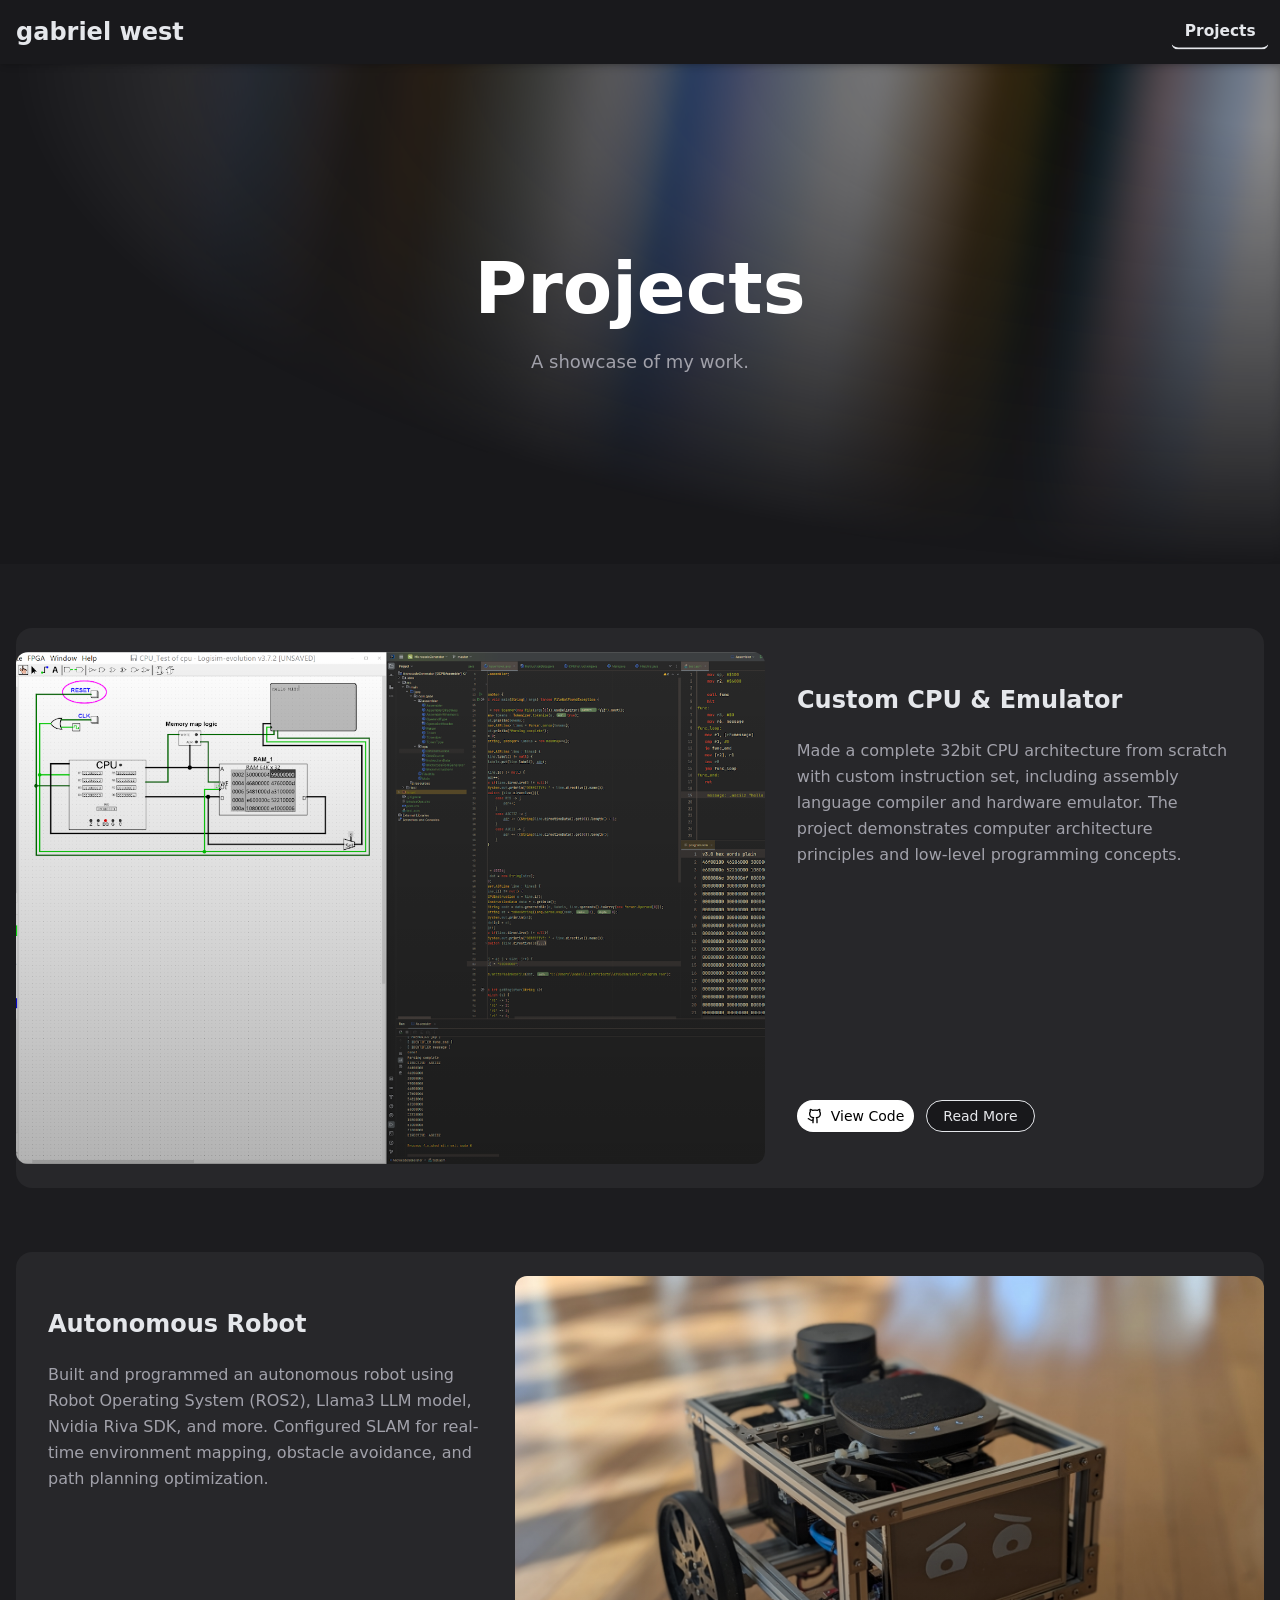
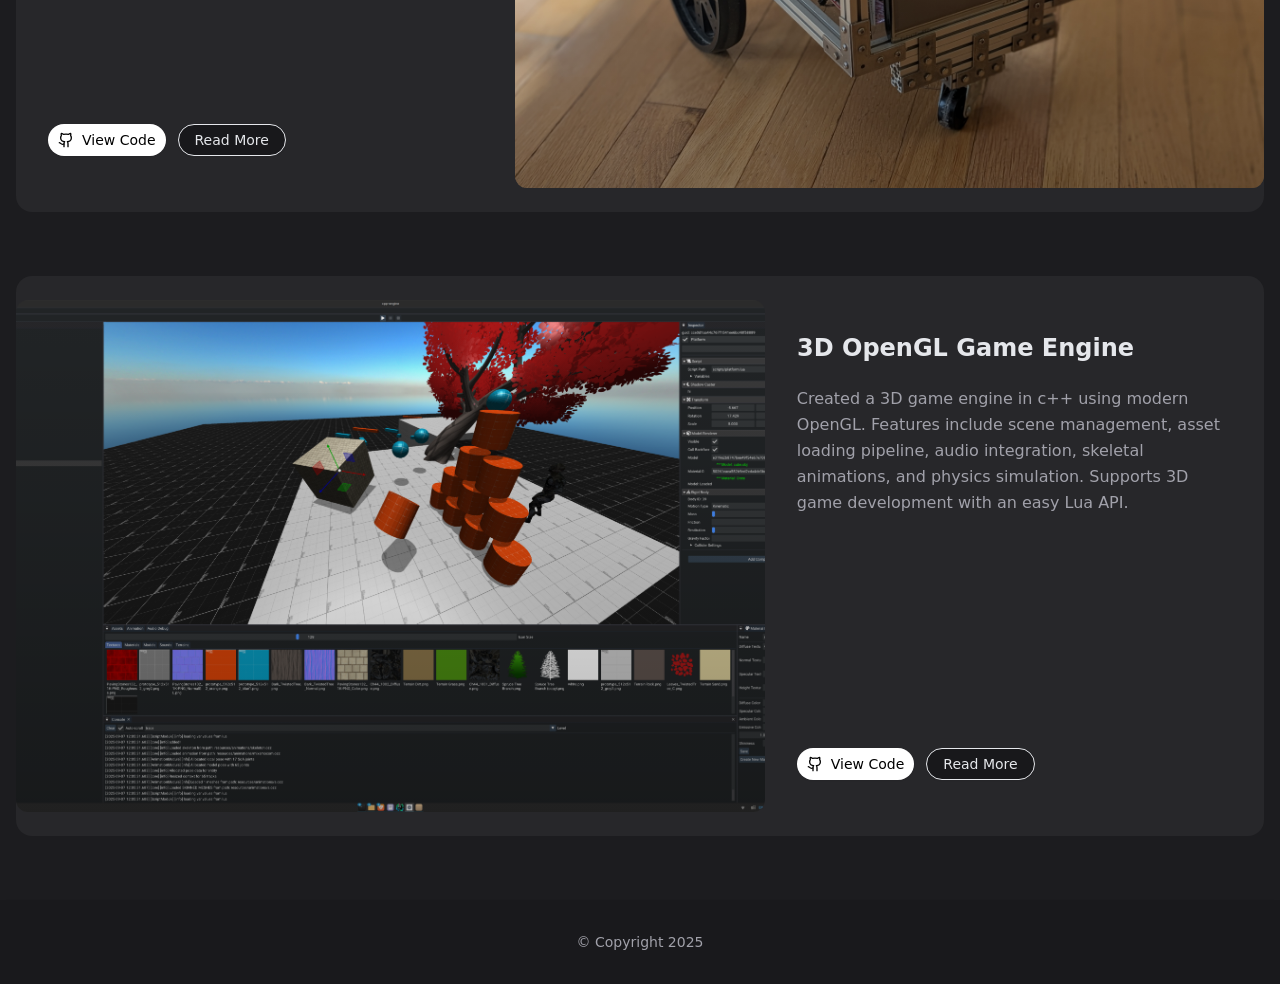
==== index.html @ ba7f547e "minimize videos, update articles" ====
<!doctype html>
<html lang="en">
  <head>
    <meta charset="UTF-8" />
        <link rel="icon" type="image/png" href="/assets/favicon-ubXBm-Vr.png" />
    <meta name="viewport" content="width=device-width, initial-scale=1.0" />
    <title>Gabriel West | Projects</title>
    <script type="module" crossorigin src="/assets/index-ZsQsTJCH.js"></script>
    <link rel="stylesheet" crossorigin href="/assets/index-DY3rKM0G.css">
  </head>
  <body>
    <div id="root"></div>
  </body>
</html>
---- assets/index-DY3rKM0G.css ----
/*! tailwindcss v4.1.13 | MIT License | https://tailwindcss.com */@layer properties{@supports (((-webkit-hyphens:none)) and (not (margin-trim:inline))) or ((-moz-orient:inline) and (not (color:rgb(from red r g b)))){*,:before,:after,::backdrop{--tw-scale-x:1;--tw-scale-y:1;--tw-scale-z:1;--tw-rotate-x:initial;--tw-rotate-y:initial;--tw-rotate-z:initial;--tw-skew-x:initial;--tw-skew-y:initial;--tw-pan-x:initial;--tw-pan-y:initial;--tw-pinch-zoom:initial;--tw-space-y-reverse:0;--tw-space-x-reverse:0;--tw-divide-x-reverse:0;--tw-border-style:solid;--tw-divide-y-reverse:0;--tw-gradient-position:initial;--tw-gradient-from:#0000;--tw-gradient-via:#0000;--tw-gradient-to:#0000;--tw-gradient-stops:initial;--tw-gradient-via-stops:initial;--tw-gradient-from-position:0%;--tw-gradient-via-position:50%;--tw-gradient-to-position:100%;--tw-leading:initial;--tw-font-weight:initial;--tw-ordinal:initial;--tw-slashed-zero:initial;--tw-numeric-figure:initial;--tw-numeric-spacing:initial;--tw-numeric-fraction:initial;--tw-shadow:0 0 #0000;--tw-shadow-color:initial;--tw-shadow-alpha:100%;--tw-inset-shadow:0 0 #0000;--tw-inset-shadow-color:initial;--tw-inset-shadow-alpha:100%;--tw-ring-color:initial;--tw-ring-shadow:0 0 #0000;--tw-inset-ring-color:initial;--tw-inset-ring-shadow:0 0 #0000;--tw-ring-inset:initial;--tw-ring-offset-width:0px;--tw-ring-offset-color:#fff;--tw-ring-offset-shadow:0 0 #0000;--tw-outline-style:solid;--tw-blur:initial;--tw-brightness:initial;--tw-contrast:initial;--tw-grayscale:initial;--tw-hue-rotate:initial;--tw-invert:initial;--tw-opacity:initial;--tw-saturate:initial;--tw-sepia:initial;--tw-drop-shadow:initial;--tw-drop-shadow-color:initial;--tw-drop-shadow-alpha:100%;--tw-drop-shadow-size:initial;--tw-backdrop-blur:initial;--tw-backdrop-brightness:initial;--tw-backdrop-contrast:initial;--tw-backdrop-grayscale:initial;--tw-backdrop-hue-rotate:initial;--tw-backdrop-invert:initial;--tw-backdrop-opacity:initial;--tw-backdrop-saturate:initial;--tw-backdrop-sepia:initial;--tw-duration:initial;--tw-content:"";--tw-animation-delay:0s;--tw-animation-direction:normal;--tw-animation-duration:initial;--tw-animation-fill-mode:none;--tw-animation-iteration-count:1;--tw-enter-blur:0;--tw-enter-opacity:1;--tw-enter-rotate:0;--tw-enter-scale:1;--tw-enter-translate-x:0;--tw-enter-translate-y:0;--tw-exit-blur:0;--tw-exit-opacity:1;--tw-exit-rotate:0;--tw-exit-scale:1;--tw-exit-translate-x:0;--tw-exit-translate-y:0}}}@layer theme{:root,:host{--font-sans:ui-sans-serif,system-ui,sans-serif,"Apple Color Emoji","Segoe UI Emoji","Segoe UI Symbol","Noto Color Emoji";--font-mono:ui-monospace,SFMono-Regular,Menlo,Monaco,Consolas,"Liberation Mono","Courier New",monospace;--color-red-200:oklch(88.5% .062 18.334);--color-yellow-200:oklch(94.5% .129 101.54);--color-green-200:oklch(92.5% .084 155.995);--color-blue-200:oklch(88.2% .059 254.128);--color-blue-500:oklch(62.3% .214 259.815);--color-purple-200:oklch(90.2% .063 306.703);--color-pink-200:oklch(89.9% .061 343.231);--color-slate-950:oklch(12.9% .042 264.695);--color-gray-100:oklch(96.7% .003 264.542);--color-gray-200:oklch(92.8% .006 264.531);--color-gray-600:oklch(44.6% .03 256.802);--color-gray-700:oklch(37.3% .034 259.733);--color-gray-800:oklch(27.8% .033 256.848);--color-zinc-50:oklch(98.5% 0 0);--color-zinc-900:oklch(21% .006 285.885);--color-black:#000;--color-white:#fff;--spacing:.25rem;--container-2xl:42rem;--container-4xl:56rem;--text-sm:.875rem;--text-sm--line-height:calc(1.25/.875);--text-base:1rem;--text-base--line-height: 1.5 ;--text-lg:1.125rem;--text-lg--line-height:calc(1.75/1.125);--text-xl:1.25rem;--text-xl--line-height:calc(1.75/1.25);--text-2xl:1.5rem;--text-2xl--line-height:calc(2/1.5);--text-3xl:1.875rem;--text-3xl--line-height: 1.2 ;--text-7xl:4.5rem;--text-7xl--line-height:1;--font-weight-normal:400;--font-weight-medium:500;--font-weight-semibold:600;--font-weight-bold:700;--leading-relaxed:1.625;--radius-md:.375rem;--radius-xl:.75rem;--radius-2xl:1rem;--blur-md:12px;--default-transition-duration:.15s;--default-transition-timing-function:cubic-bezier(.4,0,.2,1);--default-font-family:var(--font-sans);--default-mono-font-family:var(--font-mono)}}@layer base{*,:after,:before,::backdrop{box-sizing:border-box;border:0 solid;margin:0;padding:0}::file-selector-button{box-sizing:border-box;border:0 solid;margin:0;padding:0}html,:host{-webkit-text-size-adjust:100%;tab-size:4;line-height:1.5;font-family:var(--default-font-family,ui-sans-serif,system-ui,sans-serif,"Apple Color Emoji","Segoe UI Emoji","Segoe UI Symbol","Noto Color Emoji");font-feature-settings:var(--default-font-feature-settings,normal);font-variation-settings:var(--default-font-variation-settings,normal);-webkit-tap-highlight-color:transparent}hr{height:0;color:inherit;border-top-width:1px}abbr:where([title]){-webkit-text-decoration:underline dotted;text-decoration:underline dotted}h1,h2,h3,h4,h5,h6{font-size:inherit;font-weight:inherit}a{color:inherit;-webkit-text-decoration:inherit;text-decoration:inherit}b,strong{font-weight:bolder}code,kbd,samp,pre{font-family:var(--default-mono-font-family,ui-monospace,SFMono-Regular,Menlo,Monaco,Consolas,"Liberation Mono","Courier New",monospace);font-feature-settings:var(--default-mono-font-feature-settings,normal);font-variation-settings:var(--default-mono-font-variation-settings,normal);font-size:1em}small{font-size:80%}sub,sup{vertical-align:baseline;font-size:75%;line-height:0;position:relative}sub{bottom:-.25em}sup{top:-.5em}table{text-indent:0;border-color:inherit;border-collapse:collapse}:-moz-focusring{outline:auto}progress{vertical-align:baseline}summary{display:list-item}ol,ul,menu{list-style:none}img,svg,video,canvas,audio,iframe,embed,object{vertical-align:middle;display:block}img,video{max-width:100%;height:auto}button,input,select,optgroup,textarea{font:inherit;font-feature-settings:inherit;font-variation-settings:inherit;letter-spacing:inherit;color:inherit;opacity:1;background-color:#0000;border-radius:0}::file-selector-button{font:inherit;font-feature-settings:inherit;font-variation-settings:inherit;letter-spacing:inherit;color:inherit;opacity:1;background-color:#0000;border-radius:0}:where(select:is([multiple],[size])) optgroup{font-weight:bolder}:where(select:is([multiple],[size])) optgroup option{padding-inline-start:20px}::file-selector-button{margin-inline-end:4px}::placeholder{opacity:1}@supports (not ((-webkit-appearance:-apple-pay-button))) or (contain-intrinsic-size:1px){::placeholder{color:currentColor}@supports (color:color-mix(in lab,red,red)){::placeholder{color:color-mix(in oklab,currentcolor 50%,transparent)}}}textarea{resize:vertical}::-webkit-search-decoration{-webkit-appearance:none}::-webkit-date-and-time-value{min-height:1lh;text-align:inherit}::-webkit-datetime-edit{display:inline-flex}::-webkit-datetime-edit-fields-wrapper{padding:0}::-webkit-datetime-edit{padding-block:0}::-webkit-datetime-edit-year-field{padding-block:0}::-webkit-datetime-edit-month-field{padding-block:0}::-webkit-datetime-edit-day-field{padding-block:0}::-webkit-datetime-edit-hour-field{padding-block:0}::-webkit-datetime-edit-minute-field{padding-block:0}::-webkit-datetime-edit-second-field{padding-block:0}::-webkit-datetime-edit-millisecond-field{padding-block:0}::-webkit-datetime-edit-meridiem-field{padding-block:0}::-webkit-calendar-picker-indicator{line-height:1}:-moz-ui-invalid{box-shadow:none}button,input:where([type=button],[type=reset],[type=submit]){appearance:button}::file-selector-button{appearance:button}::-webkit-inner-spin-button{height:auto}::-webkit-outer-spin-button{height:auto}[hidden]:where(:not([hidden=until-found])){display:none!important}}@layer components;@layer utilities{.\@container\/card-header{container:card-header/inline-size}.pointer-events-none{pointer-events:none}.collapse{visibility:collapse}.invisible{visibility:hidden}.visible{visibility:visible}.sr-only{clip-path:inset(50%);white-space:nowrap;border-width:0;width:1px;height:1px;margin:-1px;padding:0;position:absolute;overflow:hidden}.not-sr-only{clip-path:none;white-space:normal;width:auto;height:auto;margin:0;padding:0;position:static;overflow:visible}.absolute{position:absolute}.fixed{position:fixed}.relative{position:relative}.static{position:static}.sticky{position:sticky}.-inset-\[10px\]{inset:-10px}.inset-0{inset:calc(var(--spacing)*0)}.top-0{top:calc(var(--spacing)*0)}.top-2{top:calc(var(--spacing)*2)}.top-4{top:calc(var(--spacing)*4)}.right-2{right:calc(var(--spacing)*2)}.left-4{left:calc(var(--spacing)*4)}.isolate{isolation:isolate}.isolation-auto{isolation:auto}.z-0{z-index:0}.z-10{z-index:10}.z-50{z-index:50}.col-start-2{grid-column-start:2}.row-span-2{grid-row:span 2/span 2}.row-start-1{grid-row-start:1}.container{width:100%}@media (min-width:40rem){.container{max-width:40rem}}@media (min-width:48rem){.container{max-width:48rem}}@media (min-width:64rem){.container{max-width:64rem}}@media (min-width:80rem){.container{max-width:80rem}}@media (min-width:96rem){.container{max-width:96rem}}.mx-auto{margin-inline:auto}.my-4{margin-block:calc(var(--spacing)*4)}.mt-4{margin-top:calc(var(--spacing)*4)}.mt-6{margin-top:calc(var(--spacing)*6)}.mt-8{margin-top:calc(var(--spacing)*8)}.mt-16{margin-top:calc(var(--spacing)*16)}.mb-2{margin-bottom:calc(var(--spacing)*2)}.mb-4{margin-bottom:calc(var(--spacing)*4)}.ml-0{margin-left:calc(var(--spacing)*0)}.block{display:block}.contents{display:contents}.flex{display:flex}.flow-root{display:flow-root}.grid{display:grid}.hidden{display:none}.inline{display:inline}.inline-block{display:inline-block}.inline-flex{display:inline-flex}.inline-grid{display:inline-grid}.inline-table{display:inline-table}.list-item{display:list-item}.table{display:table}.table-caption{display:table-caption}.table-cell{display:table-cell}.table-column{display:table-column}.table-column-group{display:table-column-group}.table-footer-group{display:table-footer-group}.table-header-group{display:table-header-group}.table-row{display:table-row}.table-row-group{display:table-row-group}.size-3\.5{width:calc(var(--spacing)*3.5);height:calc(var(--spacing)*3.5)}.size-4{width:calc(var(--spacing)*4);height:calc(var(--spacing)*4)}.size-9{width:calc(var(--spacing)*9);height:calc(var(--spacing)*9)}.h-4{height:calc(var(--spacing)*4)}.h-5{height:calc(var(--spacing)*5)}.h-8{height:calc(var(--spacing)*8)}.h-9{height:calc(var(--spacing)*9)}.h-10{height:calc(var(--spacing)*10)}.h-16{height:calc(var(--spacing)*16)}.h-64{height:calc(var(--spacing)*64)}.h-\[100vh\]{height:100vh}.h-full{height:100%}.max-h-\[500px\]{max-height:500px}.max-h-full{max-height:100%}.min-h-screen{min-height:100vh}.w-4{width:calc(var(--spacing)*4)}.w-5{width:calc(var(--spacing)*5)}.w-full{width:100%}.max-w-2xl{max-width:var(--container-2xl)}.max-w-full{max-width:100%}.min-w-0{min-width:calc(var(--spacing)*0)}.min-w-full{min-width:100%}.shrink{flex-shrink:1}.shrink-0{flex-shrink:0}.grow{flex-grow:1}.border-collapse{border-collapse:collapse}.translate-none{translate:none}.scale-100{--tw-scale-x:100%;--tw-scale-y:100%;--tw-scale-z:100%;scale:var(--tw-scale-x)var(--tw-scale-y)}.scale-110{--tw-scale-x:110%;--tw-scale-y:110%;--tw-scale-z:110%;scale:var(--tw-scale-x)var(--tw-scale-y)}.scale-150{--tw-scale-x:150%;--tw-scale-y:150%;--tw-scale-z:150%;scale:var(--tw-scale-x)var(--tw-scale-y)}.scale-3d{scale:var(--tw-scale-x)var(--tw-scale-y)var(--tw-scale-z)}.transform{transform:var(--tw-rotate-x,)var(--tw-rotate-y,)var(--tw-rotate-z,)var(--tw-skew-x,)var(--tw-skew-y,)}.cursor-pointer{cursor:pointer}.cursor-zoom-in{cursor:zoom-in}.cursor-zoom-out{cursor:zoom-out}.touch-pinch-zoom{--tw-pinch-zoom:pinch-zoom;touch-action:var(--tw-pan-x,)var(--tw-pan-y,)var(--tw-pinch-zoom,)}.resize{resize:both}.list-inside{list-style-position:inside}.list-decimal{list-style-type:decimal}.list-disc{list-style-type:disc}.auto-rows-min{grid-auto-rows:min-content}.grid-rows-\[auto_auto\]{grid-template-rows:auto auto}.flex-col{flex-direction:column}.flex-wrap{flex-wrap:wrap}.items-center{align-items:center}.items-start{align-items:flex-start}.justify-between{justify-content:space-between}.justify-center{justify-content:center}.gap-1{gap:calc(var(--spacing)*1)}.gap-1\.5{gap:calc(var(--spacing)*1.5)}.gap-2{gap:calc(var(--spacing)*2)}.gap-3{gap:calc(var(--spacing)*3)}.gap-6{gap:calc(var(--spacing)*6)}:where(.space-y-1>:not(:last-child)){--tw-space-y-reverse:0;margin-block-start:calc(calc(var(--spacing)*1)*var(--tw-space-y-reverse));margin-block-end:calc(calc(var(--spacing)*1)*calc(1 - var(--tw-space-y-reverse)))}:where(.space-y-4>:not(:last-child)){--tw-space-y-reverse:0;margin-block-start:calc(calc(var(--spacing)*4)*var(--tw-space-y-reverse));margin-block-end:calc(calc(var(--spacing)*4)*calc(1 - var(--tw-space-y-reverse)))}:where(.space-y-6>:not(:last-child)){--tw-space-y-reverse:0;margin-block-start:calc(calc(var(--spacing)*6)*var(--tw-space-y-reverse));margin-block-end:calc(calc(var(--spacing)*6)*calc(1 - var(--tw-space-y-reverse)))}:where(.space-y-16>:not(:last-child)){--tw-space-y-reverse:0;margin-block-start:calc(calc(var(--spacing)*16)*var(--tw-space-y-reverse));margin-block-end:calc(calc(var(--spacing)*16)*calc(1 - var(--tw-space-y-reverse)))}:where(.space-y-reverse>:not(:last-child)){--tw-space-y-reverse:1}:where(.space-x-4>:not(:last-child)){--tw-space-x-reverse:0;margin-inline-start:calc(calc(var(--spacing)*4)*var(--tw-space-x-reverse));margin-inline-end:calc(calc(var(--spacing)*4)*calc(1 - var(--tw-space-x-reverse)))}:where(.space-x-reverse>:not(:last-child)){--tw-space-x-reverse:1}:where(.divide-x>:not(:last-child)){--tw-divide-x-reverse:0;border-inline-style:var(--tw-border-style);border-inline-start-width:calc(1px*var(--tw-divide-x-reverse));border-inline-end-width:calc(1px*calc(1 - var(--tw-divide-x-reverse)))}:where(.divide-y>:not(:last-child)){--tw-divide-y-reverse:0;border-bottom-style:var(--tw-border-style);border-top-style:var(--tw-border-style);border-top-width:calc(1px*var(--tw-divide-y-reverse));border-bottom-width:calc(1px*calc(1 - var(--tw-divide-y-reverse)))}:where(.divide-y-reverse>:not(:last-child)){--tw-divide-y-reverse:1}.self-start{align-self:flex-start}.justify-self-end{justify-self:flex-end}.truncate{text-overflow:ellipsis;white-space:nowrap;overflow:hidden}.overflow-auto{overflow:auto}.overflow-hidden{overflow:hidden}.overflow-x-auto{overflow-x:auto}.overflow-y-auto{overflow-y:auto}.rounded{border-radius:.25rem}.rounded-2xl{border-radius:var(--radius-2xl)}.rounded-\[4px\]{border-radius:4px}.rounded-full{border-radius:3.40282e38px}.rounded-md{border-radius:var(--radius-md)}.rounded-xl{border-radius:var(--radius-xl)}.rounded-s{border-start-start-radius:.25rem;border-end-start-radius:.25rem}.rounded-ss{border-start-start-radius:.25rem}.rounded-e{border-start-end-radius:.25rem;border-end-end-radius:.25rem}.rounded-se{border-start-end-radius:.25rem}.rounded-ee{border-end-end-radius:.25rem}.rounded-es{border-end-start-radius:.25rem}.rounded-t{border-top-left-radius:.25rem;border-top-right-radius:.25rem}.rounded-l{border-top-left-radius:.25rem;border-bottom-left-radius:.25rem}.rounded-tl{border-top-left-radius:.25rem}.rounded-r{border-top-right-radius:.25rem;border-bottom-right-radius:.25rem}.rounded-tr{border-top-right-radius:.25rem}.rounded-b{border-bottom-right-radius:.25rem;border-bottom-left-radius:.25rem}.rounded-br{border-bottom-right-radius:.25rem}.rounded-bl{border-bottom-left-radius:.25rem}.border{border-style:var(--tw-border-style);border-width:1px}.border-x{border-inline-style:var(--tw-border-style);border-inline-width:1px}.border-y{border-block-style:var(--tw-border-style);border-block-width:1px}.border-s{border-inline-start-style:var(--tw-border-style);border-inline-start-width:1px}.border-e{border-inline-end-style:var(--tw-border-style);border-inline-end-width:1px}.border-t{border-top-style:var(--tw-border-style);border-top-width:1px}.border-r{border-right-style:var(--tw-border-style);border-right-width:1px}.border-b{border-bottom-style:var(--tw-border-style);border-bottom-width:1px}.border-b-2{border-bottom-style:var(--tw-border-style);border-bottom-width:2px}.border-l{border-left-style:var(--tw-border-style);border-left-width:1px}.border-none{--tw-border-style:none;border-style:none}.border-transparent{border-color:#0000}.border-white{border-color:var(--color-white)}.bg-\[\#1c1c1f\]{background-color:#1c1c1f}.bg-\[\#19191c\]\/80{background-color:#19191ccc}.bg-black\/90{background-color:#000000e6}@supports (color:color-mix(in lab,red,red)){.bg-black\/90{background-color:color-mix(in oklab,var(--color-black)90%,transparent)}}.bg-blue-200{background-color:var(--color-blue-200)}.bg-gray-100{background-color:var(--color-gray-100)}.bg-gray-200{background-color:var(--color-gray-200)}.bg-gray-700{background-color:var(--color-gray-700)}.bg-gray-800{background-color:var(--color-gray-800)}.bg-green-200{background-color:var(--color-green-200)}.bg-pink-200{background-color:var(--color-pink-200)}.bg-purple-200{background-color:var(--color-purple-200)}.bg-red-200{background-color:var(--color-red-200)}.bg-transparent{background-color:#0000}.bg-white{background-color:var(--color-white)}.bg-yellow-200{background-color:var(--color-yellow-200)}.bg-zinc-50{background-color:var(--color-zinc-50)}.bg-gradient-to-t{--tw-gradient-position:to top in oklab;background-image:linear-gradient(var(--tw-gradient-stops))}.\[background-image\:var\(--white-gradient\)\,var\(--aurora\)\]{background-image:var(--white-gradient),var(--aurora)}.from-black\/30{--tw-gradient-from:#0000004d}@supports (color:color-mix(in lab,red,red)){.from-black\/30{--tw-gradient-from:color-mix(in oklab,var(--color-black)30%,transparent)}}.from-black\/30{--tw-gradient-stops:var(--tw-gradient-via-stops,var(--tw-gradient-position),var(--tw-gradient-from)var(--tw-gradient-from-position),var(--tw-gradient-to)var(--tw-gradient-to-position))}.to-transparent{--tw-gradient-to:transparent;--tw-gradient-stops:var(--tw-gradient-via-stops,var(--tw-gradient-position),var(--tw-gradient-from)var(--tw-gradient-from-position),var(--tw-gradient-to)var(--tw-gradient-to-position))}.\[mask-image\:radial-gradient\(ellipse_at_100\%_0\%\,black_10\%\,var\(--transparent\)_70\%\)\]{-webkit-mask-image:radial-gradient(ellipse at 100% 0%,black 10%,var(--transparent)70%);mask-image:radial-gradient(ellipse at 100% 0%,black 10%,var(--transparent)70%)}.\[background-size\:300\%\,_200\%\]{background-size:300%,200%}.\[background-position\:50\%_50\%\,50\%_50\%\]{background-position:50%,50%}.bg-repeat{background-repeat:repeat}.mask-no-clip{-webkit-mask-clip:no-clip;mask-clip:no-clip}.mask-repeat{-webkit-mask-repeat:repeat;mask-repeat:repeat}.object-cover{object-fit:cover}.p-0{padding:calc(var(--spacing)*0)}.p-2{padding:calc(var(--spacing)*2)}.p-4{padding:calc(var(--spacing)*4)}.p-6{padding:calc(var(--spacing)*6)}.p-8{padding:calc(var(--spacing)*8)}.px-2{padding-inline:calc(var(--spacing)*2)}.px-3{padding-inline:calc(var(--spacing)*3)}.px-4{padding-inline:calc(var(--spacing)*4)}.px-6{padding-inline:calc(var(--spacing)*6)}.py-1{padding-block:calc(var(--spacing)*1)}.py-2{padding-block:calc(var(--spacing)*2)}.py-6{padding-block:calc(var(--spacing)*6)}.py-8{padding-block:calc(var(--spacing)*8)}.py-16{padding-block:calc(var(--spacing)*16)}.pb-16{padding-bottom:calc(var(--spacing)*16)}.text-center{text-align:center}.text-2xl{font-size:var(--text-2xl);line-height:var(--tw-leading,var(--text-2xl--line-height))}.text-3xl{font-size:var(--text-3xl);line-height:var(--tw-leading,var(--text-3xl--line-height))}.text-base{font-size:var(--text-base);line-height:var(--tw-leading,var(--text-base--line-height))}.text-lg{font-size:var(--text-lg);line-height:var(--tw-leading,var(--text-lg--line-height))}.text-sm{font-size:var(--text-sm);line-height:var(--tw-leading,var(--text-sm--line-height))}.text-xl{font-size:var(--text-xl);line-height:var(--tw-leading,var(--text-xl--line-height))}.leading-none{--tw-leading:1;line-height:1}.leading-relaxed{--tw-leading:var(--leading-relaxed);line-height:var(--leading-relaxed)}.font-bold{--tw-font-weight:var(--font-weight-bold);font-weight:var(--font-weight-bold)}.font-medium{--tw-font-weight:var(--font-weight-medium);font-weight:var(--font-weight-medium)}.font-normal{--tw-font-weight:var(--font-weight-normal);font-weight:var(--font-weight-normal)}.font-semibold{--tw-font-weight:var(--font-weight-semibold);font-weight:var(--font-weight-semibold)}.text-wrap{text-wrap:wrap}.text-clip{text-overflow:clip}.text-ellipsis{text-overflow:ellipsis}.whitespace-nowrap{white-space:nowrap}.text-\[\#d4d4d4\]{color:#d4d4d4}.text-black{color:var(--color-black)}.text-blue-500{color:var(--color-blue-500)}.text-current{color:currentColor}.text-slate-950{color:var(--color-slate-950)}.text-white{color:var(--color-white)}.capitalize{text-transform:capitalize}.lowercase{text-transform:lowercase}.normal-case{text-transform:none}.uppercase{text-transform:uppercase}.italic{font-style:italic}.not-italic{font-style:normal}.diagonal-fractions{--tw-numeric-fraction:diagonal-fractions;font-variant-numeric:var(--tw-ordinal,)var(--tw-slashed-zero,)var(--tw-numeric-figure,)var(--tw-numeric-spacing,)var(--tw-numeric-fraction,)}.lining-nums{--tw-numeric-figure:lining-nums;font-variant-numeric:var(--tw-ordinal,)var(--tw-slashed-zero,)var(--tw-numeric-figure,)var(--tw-numeric-spacing,)var(--tw-numeric-fraction,)}.oldstyle-nums{--tw-numeric-figure:oldstyle-nums;font-variant-numeric:var(--tw-ordinal,)var(--tw-slashed-zero,)var(--tw-numeric-figure,)var(--tw-numeric-spacing,)var(--tw-numeric-fraction,)}.ordinal{--tw-ordinal:ordinal;font-variant-numeric:var(--tw-ordinal,)var(--tw-slashed-zero,)var(--tw-numeric-figure,)var(--tw-numeric-spacing,)var(--tw-numeric-fraction,)}.proportional-nums{--tw-numeric-spacing:proportional-nums;font-variant-numeric:var(--tw-ordinal,)var(--tw-slashed-zero,)var(--tw-numeric-figure,)var(--tw-numeric-spacing,)var(--tw-numeric-fraction,)}.slashed-zero{--tw-slashed-zero:slashed-zero;font-variant-numeric:var(--tw-ordinal,)var(--tw-slashed-zero,)var(--tw-numeric-figure,)var(--tw-numeric-spacing,)var(--tw-numeric-fraction,)}.stacked-fractions{--tw-numeric-fraction:stacked-fractions;font-variant-numeric:var(--tw-ordinal,)var(--tw-slashed-zero,)var(--tw-numeric-figure,)var(--tw-numeric-spacing,)var(--tw-numeric-fraction,)}.tabular-nums{--tw-numeric-spacing:tabular-nums;font-variant-numeric:var(--tw-ordinal,)var(--tw-slashed-zero,)var(--tw-numeric-figure,)var(--tw-numeric-spacing,)var(--tw-numeric-fraction,)}.normal-nums{font-variant-numeric:normal}.line-through{text-decoration-line:line-through}.no-underline{text-decoration-line:none}.overline{text-decoration-line:overline}.underline{text-decoration-line:underline}.underline-offset-4{text-underline-offset:4px}.antialiased{-webkit-font-smoothing:antialiased;-moz-osx-font-smoothing:grayscale}.subpixel-antialiased{-webkit-font-smoothing:auto;-moz-osx-font-smoothing:auto}.opacity-0{opacity:0}.opacity-50{opacity:.5}.opacity-100{opacity:1}.shadow{--tw-shadow:0 1px 3px 0 var(--tw-shadow-color,#0000001a),0 1px 2px -1px var(--tw-shadow-color,#0000001a);box-shadow:var(--tw-inset-shadow),var(--tw-inset-ring-shadow),var(--tw-ring-offset-shadow),var(--tw-ring-shadow),var(--tw-shadow)}.shadow-2xl{--tw-shadow:0 25px 50px -12px var(--tw-shadow-color,#00000040);box-shadow:var(--tw-inset-shadow),var(--tw-inset-ring-shadow),var(--tw-ring-offset-shadow),var(--tw-ring-shadow),var(--tw-shadow)}.shadow-md{--tw-shadow:0 4px 6px -1px var(--tw-shadow-color,#0000001a),0 2px 4px -2px var(--tw-shadow-color,#0000001a);box-shadow:var(--tw-inset-shadow),var(--tw-inset-ring-shadow),var(--tw-ring-offset-shadow),var(--tw-ring-shadow),var(--tw-shadow)}.shadow-sm{--tw-shadow:0 1px 3px 0 var(--tw-shadow-color,#0000001a),0 1px 2px -1px var(--tw-shadow-color,#0000001a);box-shadow:var(--tw-inset-shadow),var(--tw-inset-ring-shadow),var(--tw-ring-offset-shadow),var(--tw-ring-shadow),var(--tw-shadow)}.shadow-xs{--tw-shadow:0 1px 2px 0 var(--tw-shadow-color,#0000000d);box-shadow:var(--tw-inset-shadow),var(--tw-inset-ring-shadow),var(--tw-ring-offset-shadow),var(--tw-ring-shadow),var(--tw-shadow)}.inset-ring{--tw-inset-ring-shadow:inset 0 0 0 1px var(--tw-inset-ring-color,currentcolor);box-shadow:var(--tw-inset-shadow),var(--tw-inset-ring-shadow),var(--tw-ring-offset-shadow),var(--tw-ring-shadow),var(--tw-shadow)}.outline{outline-style:var(--tw-outline-style);outline-width:1px}.blur{--tw-blur:blur(8px);filter:var(--tw-blur,)var(--tw-brightness,)var(--tw-contrast,)var(--tw-grayscale,)var(--tw-hue-rotate,)var(--tw-invert,)var(--tw-saturate,)var(--tw-sepia,)var(--tw-drop-shadow,)}.blur-\[10px\]{--tw-blur:blur(10px);filter:var(--tw-blur,)var(--tw-brightness,)var(--tw-contrast,)var(--tw-grayscale,)var(--tw-hue-rotate,)var(--tw-invert,)var(--tw-saturate,)var(--tw-sepia,)var(--tw-drop-shadow,)}.drop-shadow{--tw-drop-shadow-size:drop-shadow(0 1px 2px var(--tw-drop-shadow-color,#0000001a))drop-shadow(0 1px 1px var(--tw-drop-shadow-color,#0000000f));--tw-drop-shadow:drop-shadow(0 1px 2px #0000001a)drop-shadow(0 1px 1px #0000000f);filter:var(--tw-blur,)var(--tw-brightness,)var(--tw-contrast,)var(--tw-grayscale,)var(--tw-hue-rotate,)var(--tw-invert,)var(--tw-saturate,)var(--tw-sepia,)var(--tw-drop-shadow,)}.invert{--tw-invert:invert(100%);filter:var(--tw-blur,)var(--tw-brightness,)var(--tw-contrast,)var(--tw-grayscale,)var(--tw-hue-rotate,)var(--tw-invert,)var(--tw-saturate,)var(--tw-sepia,)var(--tw-drop-shadow,)}.filter{filter:var(--tw-blur,)var(--tw-brightness,)var(--tw-contrast,)var(--tw-grayscale,)var(--tw-hue-rotate,)var(--tw-invert,)var(--tw-saturate,)var(--tw-sepia,)var(--tw-drop-shadow,)}.filter\!{filter:var(--tw-blur,)var(--tw-brightness,)var(--tw-contrast,)var(--tw-grayscale,)var(--tw-hue-rotate,)var(--tw-invert,)var(--tw-saturate,)var(--tw-sepia,)var(--tw-drop-shadow,)!important}.backdrop-blur{--tw-backdrop-blur:blur(8px);-webkit-backdrop-filter:var(--tw-backdrop-blur,)var(--tw-backdrop-brightness,)var(--tw-backdrop-contrast,)var(--tw-backdrop-grayscale,)var(--tw-backdrop-hue-rotate,)var(--tw-backdrop-invert,)var(--tw-backdrop-opacity,)var(--tw-backdrop-saturate,)var(--tw-backdrop-sepia,);backdrop-filter:var(--tw-backdrop-blur,)var(--tw-backdrop-brightness,)var(--tw-backdrop-contrast,)var(--tw-backdrop-grayscale,)var(--tw-backdrop-hue-rotate,)var(--tw-backdrop-invert,)var(--tw-backdrop-opacity,)var(--tw-backdrop-saturate,)var(--tw-backdrop-sepia,)}.backdrop-blur-md{--tw-backdrop-blur:blur(var(--blur-md));-webkit-backdrop-filter:var(--tw-backdrop-blur,)var(--tw-backdrop-brightness,)var(--tw-backdrop-contrast,)var(--tw-backdrop-grayscale,)var(--tw-backdrop-hue-rotate,)var(--tw-backdrop-invert,)var(--tw-backdrop-opacity,)var(--tw-backdrop-saturate,)var(--tw-backdrop-sepia,);backdrop-filter:var(--tw-backdrop-blur,)var(--tw-backdrop-brightness,)var(--tw-backdrop-contrast,)var(--tw-backdrop-grayscale,)var(--tw-backdrop-hue-rotate,)var(--tw-backdrop-invert,)var(--tw-backdrop-opacity,)var(--tw-backdrop-saturate,)var(--tw-backdrop-sepia,)}.backdrop-grayscale{--tw-backdrop-grayscale:grayscale(100%);-webkit-backdrop-filter:var(--tw-backdrop-blur,)var(--tw-backdrop-brightness,)var(--tw-backdrop-contrast,)var(--tw-backdrop-grayscale,)var(--tw-backdrop-hue-rotate,)var(--tw-backdrop-invert,)var(--tw-backdrop-opacity,)var(--tw-backdrop-saturate,)var(--tw-backdrop-sepia,);backdrop-filter:var(--tw-backdrop-blur,)var(--tw-backdrop-brightness,)var(--tw-backdrop-contrast,)var(--tw-backdrop-grayscale,)var(--tw-backdrop-hue-rotate,)var(--tw-backdrop-invert,)var(--tw-backdrop-opacity,)var(--tw-backdrop-saturate,)var(--tw-backdrop-sepia,)}.backdrop-invert{--tw-backdrop-invert:invert(100%);-webkit-backdrop-filter:var(--tw-backdrop-blur,)var(--tw-backdrop-brightness,)var(--tw-backdrop-contrast,)var(--tw-backdrop-grayscale,)var(--tw-backdrop-hue-rotate,)var(--tw-backdrop-invert,)var(--tw-backdrop-opacity,)var(--tw-backdrop-saturate,)var(--tw-backdrop-sepia,);backdrop-filter:var(--tw-backdrop-blur,)var(--tw-backdrop-brightness,)var(--tw-backdrop-contrast,)var(--tw-backdrop-grayscale,)var(--tw-backdrop-hue-rotate,)var(--tw-backdrop-invert,)var(--tw-backdrop-opacity,)var(--tw-backdrop-saturate,)var(--tw-backdrop-sepia,)}.backdrop-sepia{--tw-backdrop-sepia:sepia(100%);-webkit-backdrop-filter:var(--tw-backdrop-blur,)var(--tw-backdrop-brightness,)var(--tw-backdrop-contrast,)var(--tw-backdrop-grayscale,)var(--tw-backdrop-hue-rotate,)var(--tw-backdrop-invert,)var(--tw-backdrop-opacity,)var(--tw-backdrop-saturate,)var(--tw-backdrop-sepia,);backdrop-filter:var(--tw-backdrop-blur,)var(--tw-backdrop-brightness,)var(--tw-backdrop-contrast,)var(--tw-backdrop-grayscale,)var(--tw-backdrop-hue-rotate,)var(--tw-backdrop-invert,)var(--tw-backdrop-opacity,)var(--tw-backdrop-saturate,)var(--tw-backdrop-sepia,)}.backdrop-filter{-webkit-backdrop-filter:var(--tw-backdrop-blur,)var(--tw-backdrop-brightness,)var(--tw-backdrop-contrast,)var(--tw-backdrop-grayscale,)var(--tw-backdrop-hue-rotate,)var(--tw-backdrop-invert,)var(--tw-backdrop-opacity,)var(--tw-backdrop-saturate,)var(--tw-backdrop-sepia,);backdrop-filter:var(--tw-backdrop-blur,)var(--tw-backdrop-brightness,)var(--tw-backdrop-contrast,)var(--tw-backdrop-grayscale,)var(--tw-backdrop-hue-rotate,)var(--tw-backdrop-invert,)var(--tw-backdrop-opacity,)var(--tw-backdrop-saturate,)var(--tw-backdrop-sepia,)}.transition{transition-property:color,background-color,border-color,outline-color,text-decoration-color,fill,stroke,--tw-gradient-from,--tw-gradient-via,--tw-gradient-to,opacity,box-shadow,transform,translate,scale,rotate,filter,-webkit-backdrop-filter,backdrop-filter,display,content-visibility,overlay,pointer-events;transition-timing-function:var(--tw-ease,var(--default-transition-timing-function));transition-duration:var(--tw-duration,var(--default-transition-duration))}.transition-\[color\,box-shadow\]{transition-property:color,box-shadow;transition-timing-function:var(--tw-ease,var(--default-transition-timing-function));transition-duration:var(--tw-duration,var(--default-transition-duration))}.transition-all{transition-property:all;transition-timing-function:var(--tw-ease,var(--default-transition-timing-function));transition-duration:var(--tw-duration,var(--default-transition-duration))}.transition-opacity{transition-property:opacity;transition-timing-function:var(--tw-ease,var(--default-transition-timing-function));transition-duration:var(--tw-duration,var(--default-transition-duration))}.transition-shadow{transition-property:box-shadow;transition-timing-function:var(--tw-ease,var(--default-transition-timing-function));transition-duration:var(--tw-duration,var(--default-transition-duration))}.transition-transform{transition-property:transform,translate,scale,rotate;transition-timing-function:var(--tw-ease,var(--default-transition-timing-function));transition-duration:var(--tw-duration,var(--default-transition-duration))}.transition-none{transition-property:none}.duration-200{--tw-duration:.2s;transition-duration:.2s}.duration-300{--tw-duration:.3s;transition-duration:.3s}.duration-500{--tw-duration:.5s;transition-duration:.5s}.will-change-transform{will-change:transform}.outline-none{--tw-outline-style:none;outline-style:none}.select-none{-webkit-user-select:none;user-select:none}.\[--aurora\:repeating-linear-gradient\(100deg\,var\(--blue-500\)_10\%\,var\(--indigo-300\)_15\%\,var\(--blue-300\)_20\%\,var\(--violet-200\)_25\%\,var\(--blue-400\)_30\%\)\]{--aurora:repeating-linear-gradient(100deg,var(--blue-500)10%,var(--indigo-300)15%,var(--blue-300)20%,var(--violet-200)25%,var(--blue-400)30%)}.\[--dark-gradient\:repeating-linear-gradient\(100deg\,var\(--black\)_0\%\,var\(--black\)_7\%\,var\(--transparent\)_10\%\,var\(--transparent\)_12\%\,var\(--black\)_16\%\)\]{--dark-gradient:repeating-linear-gradient(100deg,var(--black)0%,var(--black)7%,var(--transparent)10%,var(--transparent)12%,var(--black)16%)}.\[--white-gradient\:repeating-linear-gradient\(100deg\,var\(--white\)_0\%\,var\(--white\)_7\%\,var\(--transparent\)_10\%\,var\(--transparent\)_12\%\,var\(--white\)_16\%\)\]{--white-gradient:repeating-linear-gradient(100deg,var(--white)0%,var(--white)7%,var(--transparent)10%,var(--transparent)12%,var(--white)16%)}:where(.divide-x-reverse>:not(:last-child)){--tw-divide-x-reverse:1}.paused{animation-play-state:paused}.ring-inset{--tw-ring-inset:inset}.zoom-in{--tw-enter-scale:0}.zoom-out{--tw-exit-scale:0}.group-data-\[disabled\=true\]\:pointer-events-none:is(:where(.group)[data-disabled=true] *){pointer-events:none}.group-data-\[disabled\=true\]\:opacity-50:is(:where(.group)[data-disabled=true] *){opacity:.5}.peer-disabled\:cursor-not-allowed:is(:where(.peer):disabled~*){cursor:not-allowed}.peer-disabled\:opacity-50:is(:where(.peer):disabled~*){opacity:.5}.marker\:text-white ::marker{color:var(--color-white)}.marker\:text-white::marker{color:var(--color-white)}.marker\:text-white ::-webkit-details-marker{color:var(--color-white)}.marker\:text-white::-webkit-details-marker{color:var(--color-white)}.file\:inline-flex::file-selector-button{display:inline-flex}.file\:h-7::file-selector-button{height:calc(var(--spacing)*7)}.file\:border-0::file-selector-button{border-style:var(--tw-border-style);border-width:0}.file\:bg-transparent::file-selector-button{background-color:#0000}.file\:text-sm::file-selector-button{font-size:var(--text-sm);line-height:var(--tw-leading,var(--text-sm--line-height))}.file\:font-medium::file-selector-button{--tw-font-weight:var(--font-weight-medium);font-weight:var(--font-weight-medium)}.after\:absolute:after{content:var(--tw-content);position:absolute}.after\:inset-0:after{content:var(--tw-content);inset:calc(var(--spacing)*0)}.after\:animate-aurora:after{content:var(--tw-content);animation:60s linear infinite aurora}.after\:\[background-image\:var\(--white-gradient\)\,var\(--aurora\)\]:after{content:var(--tw-content);background-image:var(--white-gradient),var(--aurora)}.after\:\[background-size\:200\%\,_100\%\]:after{content:var(--tw-content);background-size:200%,100%}.after\:\[background-attachment\:fixed\]:after{content:var(--tw-content);background-attachment:fixed}.after\:mix-blend-difference:after{content:var(--tw-content);mix-blend-mode:difference}.after\:content-\[\"\"\]:after{--tw-content:"";content:var(--tw-content)}@media (hover:hover){.hover\:scale-105:hover{--tw-scale-x:105%;--tw-scale-y:105%;--tw-scale-z:105%;scale:var(--tw-scale-x)var(--tw-scale-y)}.hover\:scale-\[1\.01\]:hover{scale:1.01}.hover\:bg-gray-600:hover{background-color:var(--color-gray-600)}.hover\:underline:hover{text-decoration-line:underline}.hover\:shadow-lg:hover{--tw-shadow:0 10px 15px -3px var(--tw-shadow-color,#0000001a),0 4px 6px -4px var(--tw-shadow-color,#0000001a);box-shadow:var(--tw-inset-shadow),var(--tw-inset-ring-shadow),var(--tw-ring-offset-shadow),var(--tw-ring-shadow),var(--tw-shadow)}}.focus-visible\:ring-\[3px\]:focus-visible{--tw-ring-shadow:var(--tw-ring-inset,)0 0 0 calc(3px + var(--tw-ring-offset-width))var(--tw-ring-color,currentcolor);box-shadow:var(--tw-inset-shadow),var(--tw-inset-ring-shadow),var(--tw-ring-offset-shadow),var(--tw-ring-shadow),var(--tw-shadow)}.active\:scale-95:active{--tw-scale-x:95%;--tw-scale-y:95%;--tw-scale-z:95%;scale:var(--tw-scale-x)var(--tw-scale-y)}.disabled\:pointer-events-none:disabled{pointer-events:none}.disabled\:cursor-not-allowed:disabled{cursor:not-allowed}.disabled\:opacity-50:disabled{opacity:.5}.has-data-\[slot\=card-action\]\:grid-cols-\[1fr_auto\]:has([data-slot=card-action]){grid-template-columns:1fr auto}.has-\[\>svg\]\:px-2\.5:has(>svg){padding-inline:calc(var(--spacing)*2.5)}.has-\[\>svg\]\:px-3:has(>svg){padding-inline:calc(var(--spacing)*3)}.has-\[\>svg\]\:px-4:has(>svg){padding-inline:calc(var(--spacing)*4)}@media (min-width:40rem){.sm\:h-72{height:calc(var(--spacing)*72)}.sm\:h-auto{height:auto}.sm\:max-w-4xl{max-width:var(--container-4xl)}}@media (min-width:48rem){.md\:order-1{order:1}.md\:order-2{order:2}.md\:col-span-2{grid-column:span 2/span 2}.md\:col-span-3{grid-column:span 3/span 3}.md\:block{display:block}.md\:hidden{display:none}.md\:h-\[32rem\]{height:32rem}.md\:grid-cols-5{grid-template-columns:repeat(5,minmax(0,1fr))}.md\:text-7xl{font-size:var(--text-7xl);line-height:var(--tw-leading,var(--text-7xl--line-height))}.md\:text-sm{font-size:var(--text-sm);line-height:var(--tw-leading,var(--text-sm--line-height))}}.dark\:bg-zinc-900:is(.dark *){background-color:var(--color-zinc-900)}.dark\:\[background-image\:var\(--dark-gradient\)\,var\(--aurora\)\]:is(.dark *){background-image:var(--dark-gradient),var(--aurora)}.dark\:text-white:is(.dark *){color:var(--color-white)}.dark\:invert-0:is(.dark *){--tw-invert:invert(0%);filter:var(--tw-blur,)var(--tw-brightness,)var(--tw-contrast,)var(--tw-grayscale,)var(--tw-hue-rotate,)var(--tw-invert,)var(--tw-saturate,)var(--tw-sepia,)var(--tw-drop-shadow,)}.after\:dark\:\[background-image\:var\(--dark-gradient\)\,var\(--aurora\)\]:after{content:var(--tw-content)}.after\:dark\:\[background-image\:var\(--dark-gradient\)\,var\(--aurora\)\]:after:is(){background-image:var(--dark-gradient),var(--aurora)}.\[\&_svg\]\:pointer-events-none svg{pointer-events:none}.\[\&_svg\]\:shrink-0 svg{flex-shrink:0}.\[\&_svg\:not\(\[class\*\=\'size-\'\]\)\]\:size-4 svg:not([class*=size-]){width:calc(var(--spacing)*4);height:calc(var(--spacing)*4)}.\[\.border-b\]\:pb-6.border-b{padding-bottom:calc(var(--spacing)*6)}.\[\.border-t\]\:pt-6.border-t{padding-top:calc(var(--spacing)*6)}}@property --tw-animation-delay{syntax:"*";inherits:false;initial-value:0s}@property --tw-animation-direction{syntax:"*";inherits:false;initial-value:normal}@property --tw-animation-duration{syntax:"*";inherits:false}@property --tw-animation-fill-mode{syntax:"*";inherits:false;initial-value:none}@property --tw-animation-iteration-count{syntax:"*";inherits:false;initial-value:1}@property --tw-enter-blur{syntax:"*";inherits:false;initial-value:0}@property --tw-enter-opacity{syntax:"*";inherits:false;initial-value:1}@property --tw-enter-rotate{syntax:"*";inherits:false;initial-value:0}@property --tw-enter-scale{syntax:"*";inherits:false;initial-value:1}@property --tw-enter-translate-x{syntax:"*";inherits:false;initial-value:0}@property --tw-enter-translate-y{syntax:"*";inherits:false;initial-value:0}@property --tw-exit-blur{syntax:"*";inherits:false;initial-value:0}@property --tw-exit-opacity{syntax:"*";inherits:false;initial-value:1}@property --tw-exit-rotate{syntax:"*";inherits:false;initial-value:0}@property --tw-exit-scale{syntax:"*";inherits:false;initial-value:1}@property --tw-exit-translate-x{syntax:"*";inherits:false;initial-value:0}@property --tw-exit-translate-y{syntax:"*";inherits:false;initial-value:0}:root{--background:255 255 255;--foreground:17 24 39;--card:255 255 255;--card-foreground:17 24 39;--accent:34 197 94;--accent-foreground:255 255 255;--muted-foreground:107 114 128}.dark{--background:24 24 27;--foreground:229 231 235;--card:39 39 42;--card-foreground:243 244 246;--accent:34 197 94;--accent-foreground:255 255 255;--muted-foreground:161 161 170;--glow:34 197 94}body{background-color:rgb(var(--background));color:rgb(var(--foreground));transition-property:color,background-color,border-color,outline-color,text-decoration-color,fill,stroke,--tw-gradient-from,--tw-gradient-via,--tw-gradient-to;transition-timing-function:var(--tw-ease,var(--default-transition-timing-function));transition-duration:var(--tw-duration,var(--default-transition-duration))}.bg-background{background-color:rgb(var(--background))}.text-foreground{color:rgb(var(--foreground))}.bg-card{background-color:rgb(var(--card));box-shadow:0 0 10px rgba(var(--glow),.2)}.text-muted-foreground{color:rgb(var(--muted-foreground))}.bg-accent{background-color:rgb(var(--accent));box-shadow:0 0 12px rgba(var(--glow),.4)}.text-accent-foreground{color:rgb(var(--accent-foreground))}button,.btn{transition:all .2s ease-in-out}button:hover,.btn:hover{box-shadow:0 0 15px rgba(var(--glow),.6)}button:active,.btn:active{transform:scale(.95)}@property --tw-scale-x{syntax:"*";inherits:false;initial-value:1}@property --tw-scale-y{syntax:"*";inherits:false;initial-value:1}@property --tw-scale-z{syntax:"*";inherits:false;initial-value:1}@property --tw-rotate-x{syntax:"*";inherits:false}@property --tw-rotate-y{syntax:"*";inherits:false}@property --tw-rotate-z{syntax:"*";inherits:false}@property --tw-skew-x{syntax:"*";inherits:false}@property --tw-skew-y{syntax:"*";inherits:false}@property --tw-pan-x{syntax:"*";inherits:false}@property --tw-pan-y{syntax:"*";inherits:false}@property --tw-pinch-zoom{syntax:"*";inherits:false}@property --tw-space-y-reverse{syntax:"*";inherits:false;initial-value:0}@property --tw-space-x-reverse{syntax:"*";inherits:false;initial-value:0}@property --tw-divide-x-reverse{syntax:"*";inherits:false;initial-value:0}@property --tw-border-style{syntax:"*";inherits:false;initial-value:solid}@property --tw-divide-y-reverse{syntax:"*";inherits:false;initial-value:0}@property --tw-gradient-position{syntax:"*";inherits:false}@property --tw-gradient-from{syntax:"<color>";inherits:false;initial-value:#0000}@property --tw-gradient-via{syntax:"<color>";inherits:false;initial-value:#0000}@property --tw-gradient-to{syntax:"<color>";inherits:false;initial-value:#0000}@property --tw-gradient-stops{syntax:"*";inherits:false}@property --tw-gradient-via-stops{syntax:"*";inherits:false}@property --tw-gradient-from-position{syntax:"<length-percentage>";inherits:false;initial-value:0%}@property --tw-gradient-via-position{syntax:"<length-percentage>";inherits:false;initial-value:50%}@property --tw-gradient-to-position{syntax:"<length-percentage>";inherits:false;initial-value:100%}@property --tw-leading{syntax:"*";inherits:false}@property --tw-font-weight{syntax:"*";inherits:false}@property --tw-ordinal{syntax:"*";inherits:false}@property --tw-slashed-zero{syntax:"*";inherits:false}@property --tw-numeric-figure{syntax:"*";inherits:false}@property --tw-numeric-spacing{syntax:"*";inherits:false}@property --tw-numeric-fraction{syntax:"*";inherits:false}@property --tw-shadow{syntax:"*";inherits:false;initial-value:0 0 #0000}@property --tw-shadow-color{syntax:"*";inherits:false}@property --tw-shadow-alpha{syntax:"<percentage>";inherits:false;initial-value:100%}@property --tw-inset-shadow{syntax:"*";inherits:false;initial-value:0 0 #0000}@property --tw-inset-shadow-color{syntax:"*";inherits:false}@property --tw-inset-shadow-alpha{syntax:"<percentage>";inherits:false;initial-value:100%}@property --tw-ring-color{syntax:"*";inherits:false}@property --tw-ring-shadow{syntax:"*";inherits:false;initial-value:0 0 #0000}@property --tw-inset-ring-color{syntax:"*";inherits:false}@property --tw-inset-ring-shadow{syntax:"*";inherits:false;initial-value:0 0 #0000}@property --tw-ring-inset{syntax:"*";inherits:false}@property --tw-ring-offset-width{syntax:"<length>";inherits:false;initial-value:0}@property --tw-ring-offset-color{syntax:"*";inherits:false;initial-value:#fff}@property --tw-ring-offset-shadow{syntax:"*";inherits:false;initial-value:0 0 #0000}@property --tw-outline-style{syntax:"*";inherits:false;initial-value:solid}@property --tw-blur{syntax:"*";inherits:false}@property --tw-brightness{syntax:"*";inherits:false}@property --tw-contrast{syntax:"*";inherits:false}@property --tw-grayscale{syntax:"*";inherits:false}@property --tw-hue-rotate{syntax:"*";inherits:false}@property --tw-invert{syntax:"*";inherits:false}@property --tw-opacity{syntax:"*";inherits:false}@property --tw-saturate{syntax:"*";inherits:false}@property --tw-sepia{syntax:"*";inherits:false}@property --tw-drop-shadow{syntax:"*";inherits:false}@property --tw-drop-shadow-color{syntax:"*";inherits:false}@property --tw-drop-shadow-alpha{syntax:"<percentage>";inherits:false;initial-value:100%}@property --tw-drop-shadow-size{syntax:"*";inherits:false}@property --tw-backdrop-blur{syntax:"*";inherits:false}@property --tw-backdrop-brightness{syntax:"*";inherits:false}@property --tw-backdrop-contrast{syntax:"*";inherits:false}@property --tw-backdrop-grayscale{syntax:"*";inherits:false}@property --tw-backdrop-hue-rotate{syntax:"*";inherits:false}@property --tw-backdrop-invert{syntax:"*";inherits:false}@property --tw-backdrop-opacity{syntax:"*";inherits:false}@property --tw-backdrop-saturate{syntax:"*";inherits:false}@property --tw-backdrop-sepia{syntax:"*";inherits:false}@property --tw-duration{syntax:"*";inherits:false}@property --tw-content{syntax:"*";inherits:false;initial-value:""}@keyframes aurora{0%{background-position:50%,50%}to{background-position:350%,350%}}
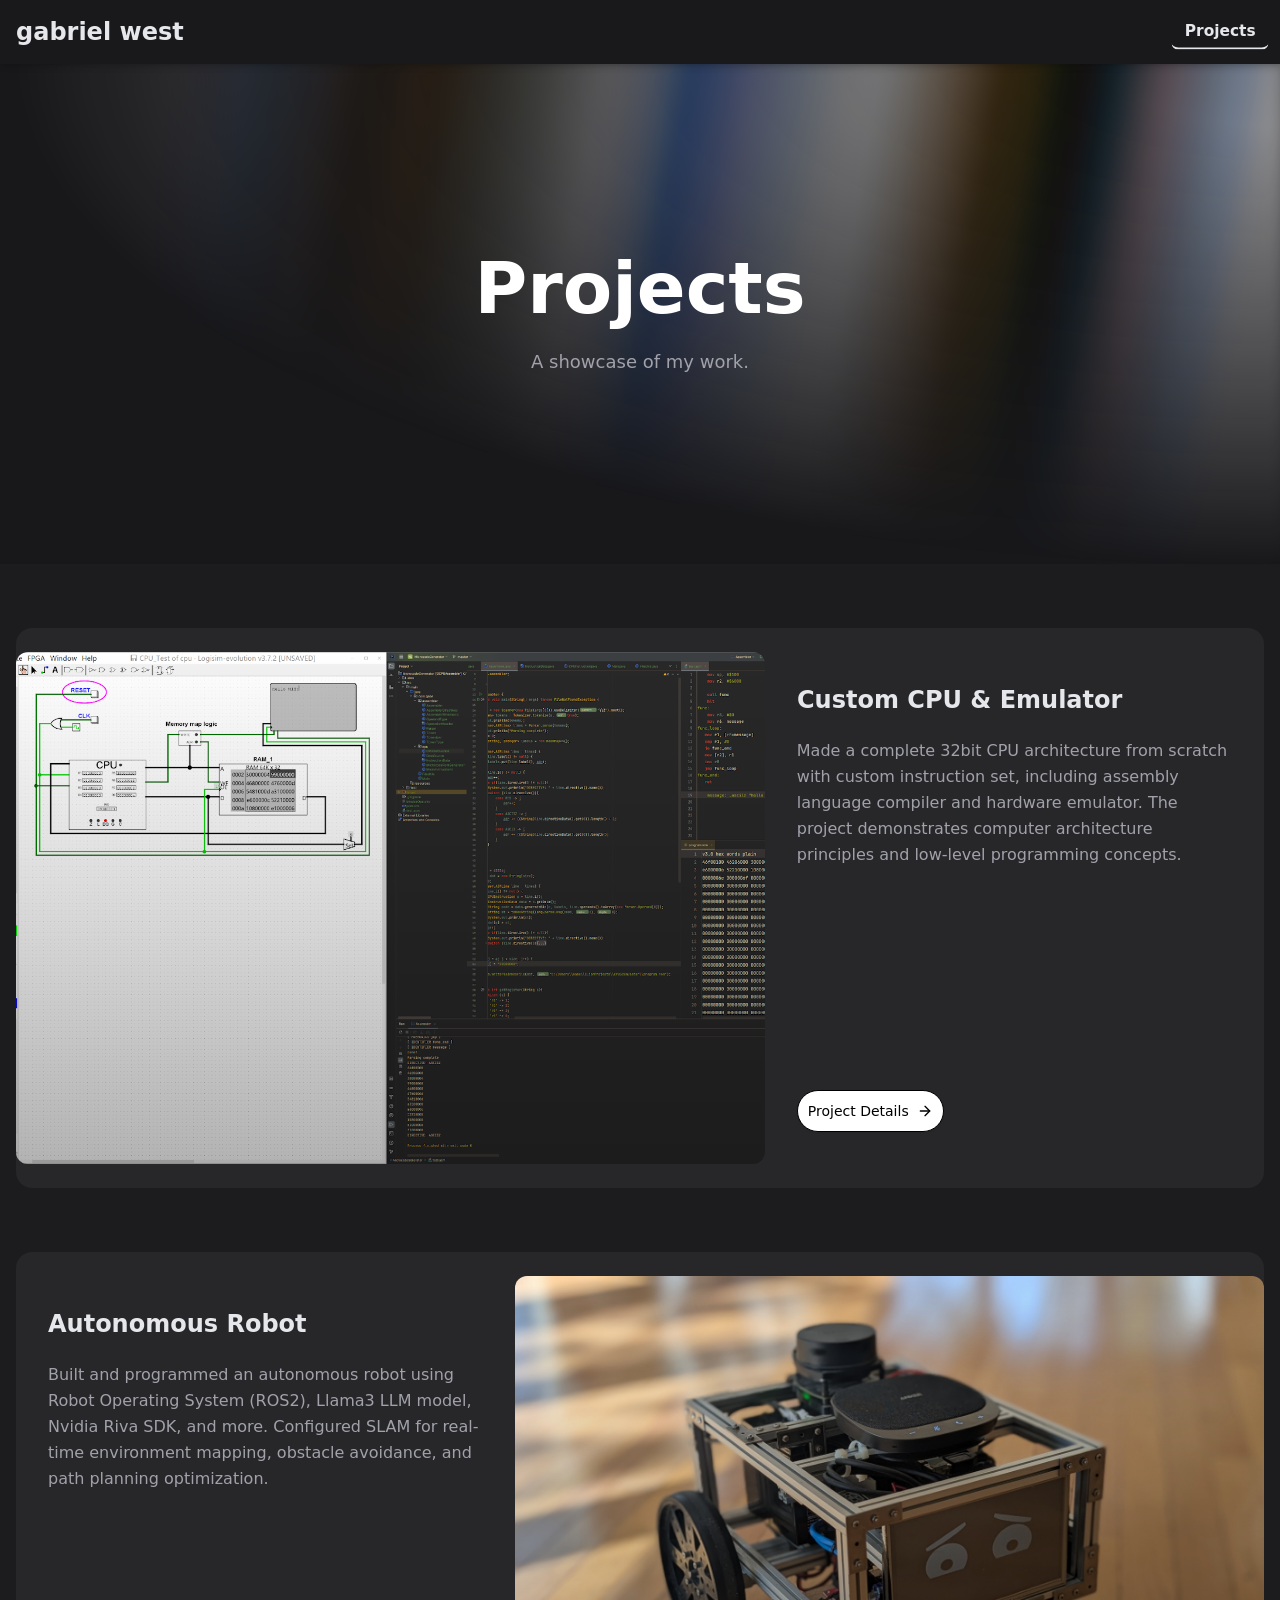
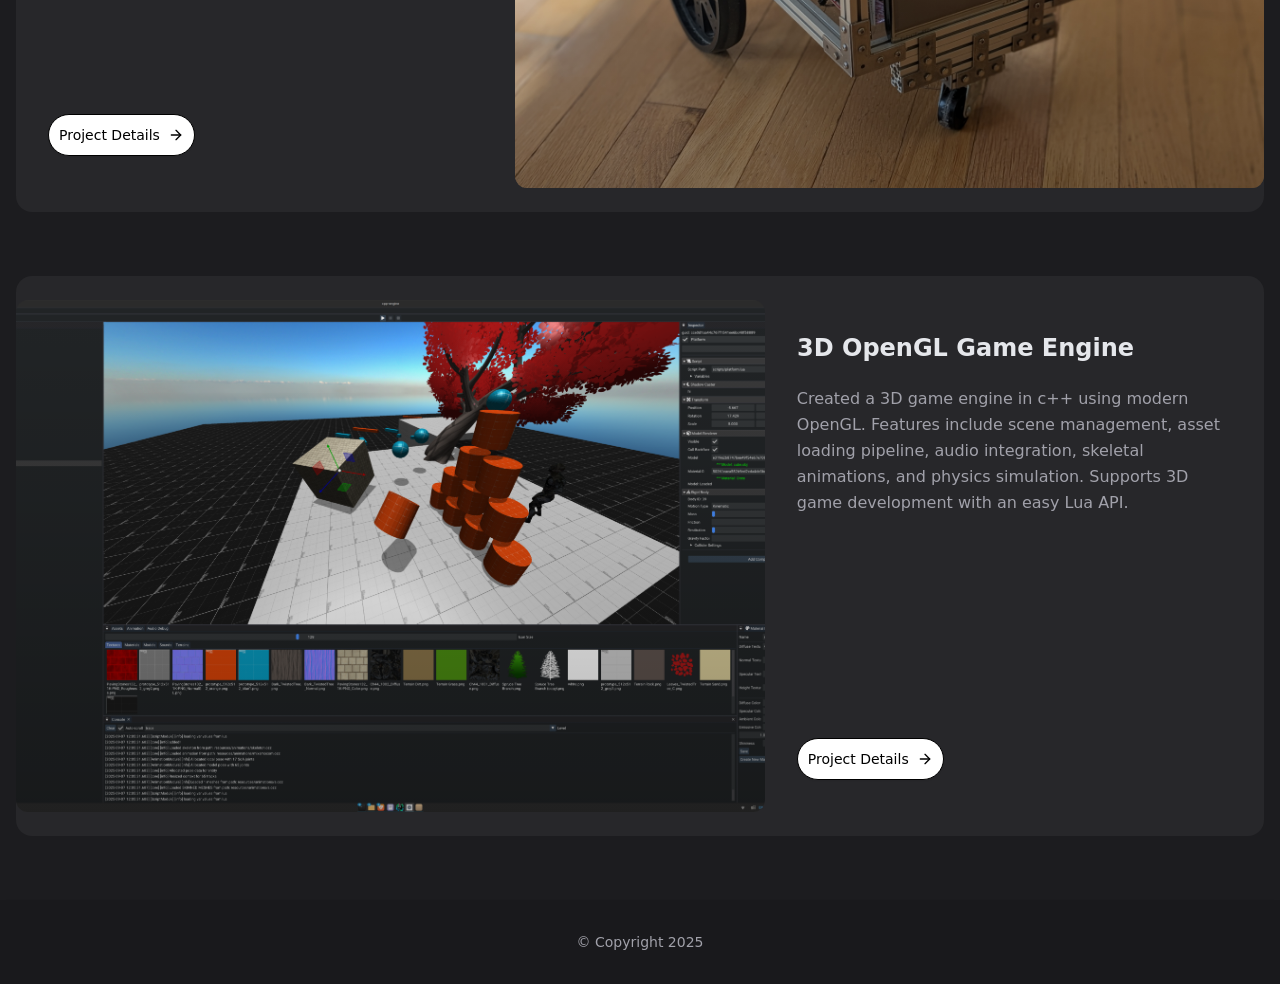
==== commit 44b1aaa0: "updates" ====
--- a/index.html
+++ b/index.html
@@ -5,8 +5,8 @@
         <link rel="icon" type="image/png" href="/assets/favicon-ubXBm-Vr.png" />
     <meta name="viewport" content="width=device-width, initial-scale=1.0" />
     <title>Gabriel West | Projects</title>
-    <script type="module" crossorigin src="/assets/index-ZsQsTJCH.js"></script>
-    <link rel="stylesheet" crossorigin href="/assets/index-DY3rKM0G.css">
+    <script type="module" crossorigin src="/assets/index-Yu-CyM5R.js"></script>
+    <link rel="stylesheet" crossorigin href="/assets/index-Cy9NzRJz.css">
   </head>
   <body>
     <div id="root"></div>
--- a/assets/index-Cy9NzRJz.css
+++ b/assets/index-Cy9NzRJz.css
@@ -0,0 +1 @@
+/*! tailwindcss v4.1.13 | MIT License | https://tailwindcss.com */@layer properties{@supports (((-webkit-hyphens:none)) and (not (margin-trim:inline))) or ((-moz-orient:inline) and (not (color:rgb(from red r g b)))){*,:before,:after,::backdrop{--tw-scale-x:1;--tw-scale-y:1;--tw-scale-z:1;--tw-rotate-x:initial;--tw-rotate-y:initial;--tw-rotate-z:initial;--tw-skew-x:initial;--tw-skew-y:initial;--tw-pan-x:initial;--tw-pan-y:initial;--tw-pinch-zoom:initial;--tw-space-y-reverse:0;--tw-space-x-reverse:0;--tw-divide-x-reverse:0;--tw-border-style:solid;--tw-divide-y-reverse:0;--tw-gradient-position:initial;--tw-gradient-from:#0000;--tw-gradient-via:#0000;--tw-gradient-to:#0000;--tw-gradient-stops:initial;--tw-gradient-via-stops:initial;--tw-gradient-from-position:0%;--tw-gradient-via-position:50%;--tw-gradient-to-position:100%;--tw-leading:initial;--tw-font-weight:initial;--tw-ordinal:initial;--tw-slashed-zero:initial;--tw-numeric-figure:initial;--tw-numeric-spacing:initial;--tw-numeric-fraction:initial;--tw-shadow:0 0 #0000;--tw-shadow-color:initial;--tw-shadow-alpha:100%;--tw-inset-shadow:0 0 #0000;--tw-inset-shadow-color:initial;--tw-inset-shadow-alpha:100%;--tw-ring-color:initial;--tw-ring-shadow:0 0 #0000;--tw-inset-ring-color:initial;--tw-inset-ring-shadow:0 0 #0000;--tw-ring-inset:initial;--tw-ring-offset-width:0px;--tw-ring-offset-color:#fff;--tw-ring-offset-shadow:0 0 #0000;--tw-outline-style:solid;--tw-blur:initial;--tw-brightness:initial;--tw-contrast:initial;--tw-grayscale:initial;--tw-hue-rotate:initial;--tw-invert:initial;--tw-opacity:initial;--tw-saturate:initial;--tw-sepia:initial;--tw-drop-shadow:initial;--tw-drop-shadow-color:initial;--tw-drop-shadow-alpha:100%;--tw-drop-shadow-size:initial;--tw-backdrop-blur:initial;--tw-backdrop-brightness:initial;--tw-backdrop-contrast:initial;--tw-backdrop-grayscale:initial;--tw-backdrop-hue-rotate:initial;--tw-backdrop-invert:initial;--tw-backdrop-opacity:initial;--tw-backdrop-saturate:initial;--tw-backdrop-sepia:initial;--tw-duration:initial;--tw-content:"";--tw-animation-delay:0s;--tw-animation-direction:normal;--tw-animation-duration:initial;--tw-animation-fill-mode:none;--tw-animation-iteration-count:1;--tw-enter-blur:0;--tw-enter-opacity:1;--tw-enter-rotate:0;--tw-enter-scale:1;--tw-enter-translate-x:0;--tw-enter-translate-y:0;--tw-exit-blur:0;--tw-exit-opacity:1;--tw-exit-rotate:0;--tw-exit-scale:1;--tw-exit-translate-x:0;--tw-exit-translate-y:0}}}@layer theme{:root,:host{--font-sans:ui-sans-serif,system-ui,sans-serif,"Apple Color Emoji","Segoe UI Emoji","Segoe UI Symbol","Noto Color Emoji";--font-mono:ui-monospace,SFMono-Regular,Menlo,Monaco,Consolas,"Liberation Mono","Courier New",monospace;--color-red-200:oklch(88.5% .062 18.334);--color-yellow-200:oklch(94.5% .129 101.54);--color-green-200:oklch(92.5% .084 155.995);--color-blue-200:oklch(88.2% .059 254.128);--color-blue-500:oklch(62.3% .214 259.815);--color-purple-200:oklch(90.2% .063 306.703);--color-pink-200:oklch(89.9% .061 343.231);--color-slate-950:oklch(12.9% .042 264.695);--color-gray-100:oklch(96.7% .003 264.542);--color-gray-200:oklch(92.8% .006 264.531);--color-gray-600:oklch(44.6% .03 256.802);--color-gray-700:oklch(37.3% .034 259.733);--color-gray-800:oklch(27.8% .033 256.848);--color-zinc-50:oklch(98.5% 0 0);--color-zinc-900:oklch(21% .006 285.885);--color-black:#000;--color-white:#fff;--spacing:.25rem;--container-2xl:42rem;--container-4xl:56rem;--text-sm:.875rem;--text-sm--line-height:calc(1.25/.875);--text-base:1rem;--text-base--line-height: 1.5 ;--text-lg:1.125rem;--text-lg--line-height:calc(1.75/1.125);--text-xl:1.25rem;--text-xl--line-height:calc(1.75/1.25);--text-2xl:1.5rem;--text-2xl--line-height:calc(2/1.5);--text-3xl:1.875rem;--text-3xl--line-height: 1.2 ;--text-7xl:4.5rem;--text-7xl--line-height:1;--font-weight-normal:400;--font-weight-medium:500;--font-weight-semibold:600;--font-weight-bold:700;--leading-relaxed:1.625;--radius-md:.375rem;--radius-xl:.75rem;--radius-2xl:1rem;--blur-md:12px;--default-transition-duration:.15s;--default-transition-timing-function:cubic-bezier(.4,0,.2,1);--default-font-family:var(--font-sans);--default-mono-font-family:var(--font-mono)}}@layer base{*,:after,:before,::backdrop{box-sizing:border-box;border:0 solid;margin:0;padding:0}::file-selector-button{box-sizing:border-box;border:0 solid;margin:0;padding:0}html,:host{-webkit-text-size-adjust:100%;tab-size:4;line-height:1.5;font-family:var(--default-font-family,ui-sans-serif,system-ui,sans-serif,"Apple Color Emoji","Segoe UI Emoji","Segoe UI Symbol","Noto Color Emoji");font-feature-settings:var(--default-font-feature-settings,normal);font-variation-settings:var(--default-font-variation-settings,normal);-webkit-tap-highlight-color:transparent}hr{height:0;color:inherit;border-top-width:1px}abbr:where([title]){-webkit-text-decoration:underline dotted;text-decoration:underline dotted}h1,h2,h3,h4,h5,h6{font-size:inherit;font-weight:inherit}a{color:inherit;-webkit-text-decoration:inherit;text-decoration:inherit}b,strong{font-weight:bolder}code,kbd,samp,pre{font-family:var(--default-mono-font-family,ui-monospace,SFMono-Regular,Menlo,Monaco,Consolas,"Liberation Mono","Courier New",monospace);font-feature-settings:var(--default-mono-font-feature-settings,normal);font-variation-settings:var(--default-mono-font-variation-settings,normal);font-size:1em}small{font-size:80%}sub,sup{vertical-align:baseline;font-size:75%;line-height:0;position:relative}sub{bottom:-.25em}sup{top:-.5em}table{text-indent:0;border-color:inherit;border-collapse:collapse}:-moz-focusring{outline:auto}progress{vertical-align:baseline}summary{display:list-item}ol,ul,menu{list-style:none}img,svg,video,canvas,audio,iframe,embed,object{vertical-align:middle;display:block}img,video{max-width:100%;height:auto}button,input,select,optgroup,textarea{font:inherit;font-feature-settings:inherit;font-variation-settings:inherit;letter-spacing:inherit;color:inherit;opacity:1;background-color:#0000;border-radius:0}::file-selector-button{font:inherit;font-feature-settings:inherit;font-variation-settings:inherit;letter-spacing:inherit;color:inherit;opacity:1;background-color:#0000;border-radius:0}:where(select:is([multiple],[size])) optgroup{font-weight:bolder}:where(select:is([multiple],[size])) optgroup option{padding-inline-start:20px}::file-selector-button{margin-inline-end:4px}::placeholder{opacity:1}@supports (not ((-webkit-appearance:-apple-pay-button))) or (contain-intrinsic-size:1px){::placeholder{color:currentColor}@supports (color:color-mix(in lab,red,red)){::placeholder{color:color-mix(in oklab,currentcolor 50%,transparent)}}}textarea{resize:vertical}::-webkit-search-decoration{-webkit-appearance:none}::-webkit-date-and-time-value{min-height:1lh;text-align:inherit}::-webkit-datetime-edit{display:inline-flex}::-webkit-datetime-edit-fields-wrapper{padding:0}::-webkit-datetime-edit{padding-block:0}::-webkit-datetime-edit-year-field{padding-block:0}::-webkit-datetime-edit-month-field{padding-block:0}::-webkit-datetime-edit-day-field{padding-block:0}::-webkit-datetime-edit-hour-field{padding-block:0}::-webkit-datetime-edit-minute-field{padding-block:0}::-webkit-datetime-edit-second-field{padding-block:0}::-webkit-datetime-edit-millisecond-field{padding-block:0}::-webkit-datetime-edit-meridiem-field{padding-block:0}::-webkit-calendar-picker-indicator{line-height:1}:-moz-ui-invalid{box-shadow:none}button,input:where([type=button],[type=reset],[type=submit]){appearance:button}::file-selector-button{appearance:button}::-webkit-inner-spin-button{height:auto}::-webkit-outer-spin-button{height:auto}[hidden]:where(:not([hidden=until-found])){display:none!important}}@layer components;@layer utilities{.\@container\/card-header{container:card-header/inline-size}.pointer-events-none{pointer-events:none}.collapse{visibility:collapse}.invisible{visibility:hidden}.visible{visibility:visible}.sr-only{clip-path:inset(50%);white-space:nowrap;border-width:0;width:1px;height:1px;margin:-1px;padding:0;position:absolute;overflow:hidden}.not-sr-only{clip-path:none;white-space:normal;width:auto;height:auto;margin:0;padding:0;position:static;overflow:visible}.absolute{position:absolute}.fixed{position:fixed}.relative{position:relative}.static{position:static}.sticky{position:sticky}.-inset-\[10px\]{inset:-10px}.inset-0{inset:calc(var(--spacing)*0)}.top-0{top:calc(var(--spacing)*0)}.top-2{top:calc(var(--spacing)*2)}.top-4{top:calc(var(--spacing)*4)}.right-2{right:calc(var(--spacing)*2)}.right-4{right:calc(var(--spacing)*4)}.left-4{left:calc(var(--spacing)*4)}.isolate{isolation:isolate}.isolation-auto{isolation:auto}.z-0{z-index:0}.z-10{z-index:10}.z-50{z-index:50}.col-start-2{grid-column-start:2}.row-span-2{grid-row:span 2/span 2}.row-start-1{grid-row-start:1}.container{width:100%}@media (min-width:40rem){.container{max-width:40rem}}@media (min-width:48rem){.container{max-width:48rem}}@media (min-width:64rem){.container{max-width:64rem}}@media (min-width:80rem){.container{max-width:80rem}}@media (min-width:96rem){.container{max-width:96rem}}.mx-auto{margin-inline:auto}.my-4{margin-block:calc(var(--spacing)*4)}.mt-4{margin-top:calc(var(--spacing)*4)}.mt-6{margin-top:calc(var(--spacing)*6)}.mt-8{margin-top:calc(var(--spacing)*8)}.mt-16{margin-top:calc(var(--spacing)*16)}.mb-2{margin-bottom:calc(var(--spacing)*2)}.mb-4{margin-bottom:calc(var(--spacing)*4)}.ml-0{margin-left:calc(var(--spacing)*0)}.block{display:block}.contents{display:contents}.flex{display:flex}.flow-root{display:flow-root}.grid{display:grid}.hidden{display:none}.inline{display:inline}.inline-block{display:inline-block}.inline-flex{display:inline-flex}.inline-grid{display:inline-grid}.inline-table{display:inline-table}.list-item{display:list-item}.table{display:table}.table-caption{display:table-caption}.table-cell{display:table-cell}.table-column{display:table-column}.table-column-group{display:table-column-group}.table-footer-group{display:table-footer-group}.table-header-group{display:table-header-group}.table-row{display:table-row}.table-row-group{display:table-row-group}.size-3\.5{width:calc(var(--spacing)*3.5);height:calc(var(--spacing)*3.5)}.size-4{width:calc(var(--spacing)*4);height:calc(var(--spacing)*4)}.size-9{width:calc(var(--spacing)*9);height:calc(var(--spacing)*9)}.h-4{height:calc(var(--spacing)*4)}.h-5{height:calc(var(--spacing)*5)}.h-8{height:calc(var(--spacing)*8)}.h-9{height:calc(var(--spacing)*9)}.h-10{height:calc(var(--spacing)*10)}.h-16{height:calc(var(--spacing)*16)}.h-64{height:calc(var(--spacing)*64)}.h-\[100vh\]{height:100vh}.h-full{height:100%}.max-h-\[500px\]{max-height:500px}.max-h-full{max-height:100%}.min-h-screen{min-height:100vh}.w-4{width:calc(var(--spacing)*4)}.w-5{width:calc(var(--spacing)*5)}.w-full{width:100%}.max-w-2xl{max-width:var(--container-2xl)}.max-w-full{max-width:100%}.min-w-0{min-width:calc(var(--spacing)*0)}.min-w-full{min-width:100%}.shrink{flex-shrink:1}.shrink-0{flex-shrink:0}.grow{flex-grow:1}.border-collapse{border-collapse:collapse}.translate-none{translate:none}.scale-100{--tw-scale-x:100%;--tw-scale-y:100%;--tw-scale-z:100%;scale:var(--tw-scale-x)var(--tw-scale-y)}.scale-110{--tw-scale-x:110%;--tw-scale-y:110%;--tw-scale-z:110%;scale:var(--tw-scale-x)var(--tw-scale-y)}.scale-150{--tw-scale-x:150%;--tw-scale-y:150%;--tw-scale-z:150%;scale:var(--tw-scale-x)var(--tw-scale-y)}.scale-3d{scale:var(--tw-scale-x)var(--tw-scale-y)var(--tw-scale-z)}.transform{transform:var(--tw-rotate-x,)var(--tw-rotate-y,)var(--tw-rotate-z,)var(--tw-skew-x,)var(--tw-skew-y,)}.cursor-pointer{cursor:pointer}.cursor-zoom-in{cursor:zoom-in}.cursor-zoom-out{cursor:zoom-out}.touch-pinch-zoom{--tw-pinch-zoom:pinch-zoom;touch-action:var(--tw-pan-x,)var(--tw-pan-y,)var(--tw-pinch-zoom,)}.resize{resize:both}.list-inside{list-style-position:inside}.list-decimal{list-style-type:decimal}.list-disc{list-style-type:disc}.auto-rows-min{grid-auto-rows:min-content}.grid-rows-\[auto_auto\]{grid-template-rows:auto auto}.flex-col{flex-direction:column}.flex-wrap{flex-wrap:wrap}.items-center{align-items:center}.items-start{align-items:flex-start}.justify-between{justify-content:space-between}.justify-center{justify-content:center}.gap-1{gap:calc(var(--spacing)*1)}.gap-1\.5{gap:calc(var(--spacing)*1.5)}.gap-2{gap:calc(var(--spacing)*2)}.gap-3{gap:calc(var(--spacing)*3)}.gap-6{gap:calc(var(--spacing)*6)}:where(.space-y-1>:not(:last-child)){--tw-space-y-reverse:0;margin-block-start:calc(calc(var(--spacing)*1)*var(--tw-space-y-reverse));margin-block-end:calc(calc(var(--spacing)*1)*calc(1 - var(--tw-space-y-reverse)))}:where(.space-y-4>:not(:last-child)){--tw-space-y-reverse:0;margin-block-start:calc(calc(var(--spacing)*4)*var(--tw-space-y-reverse));margin-block-end:calc(calc(var(--spacing)*4)*calc(1 - var(--tw-space-y-reverse)))}:where(.space-y-6>:not(:last-child)){--tw-space-y-reverse:0;margin-block-start:calc(calc(var(--spacing)*6)*var(--tw-space-y-reverse));margin-block-end:calc(calc(var(--spacing)*6)*calc(1 - var(--tw-space-y-reverse)))}:where(.space-y-16>:not(:last-child)){--tw-space-y-reverse:0;margin-block-start:calc(calc(var(--spacing)*16)*var(--tw-space-y-reverse));margin-block-end:calc(calc(var(--spacing)*16)*calc(1 - var(--tw-space-y-reverse)))}:where(.space-y-reverse>:not(:last-child)){--tw-space-y-reverse:1}:where(.space-x-4>:not(:last-child)){--tw-space-x-reverse:0;margin-inline-start:calc(calc(var(--spacing)*4)*var(--tw-space-x-reverse));margin-inline-end:calc(calc(var(--spacing)*4)*calc(1 - var(--tw-space-x-reverse)))}:where(.space-x-reverse>:not(:last-child)){--tw-space-x-reverse:1}:where(.divide-x>:not(:last-child)){--tw-divide-x-reverse:0;border-inline-style:var(--tw-border-style);border-inline-start-width:calc(1px*var(--tw-divide-x-reverse));border-inline-end-width:calc(1px*calc(1 - var(--tw-divide-x-reverse)))}:where(.divide-y>:not(:last-child)){--tw-divide-y-reverse:0;border-bottom-style:var(--tw-border-style);border-top-style:var(--tw-border-style);border-top-width:calc(1px*var(--tw-divide-y-reverse));border-bottom-width:calc(1px*calc(1 - var(--tw-divide-y-reverse)))}:where(.divide-y-reverse>:not(:last-child)){--tw-divide-y-reverse:1}.self-start{align-self:flex-start}.justify-self-end{justify-self:flex-end}.truncate{text-overflow:ellipsis;white-space:nowrap;overflow:hidden}.overflow-auto{overflow:auto}.overflow-hidden{overflow:hidden}.overflow-x-auto{overflow-x:auto}.overflow-y-auto{overflow-y:auto}.rounded{border-radius:.25rem}.rounded-2xl{border-radius:var(--radius-2xl)}.rounded-\[4px\]{border-radius:4px}.rounded-full{border-radius:3.40282e38px}.rounded-md{border-radius:var(--radius-md)}.rounded-xl{border-radius:var(--radius-xl)}.rounded-s{border-start-start-radius:.25rem;border-end-start-radius:.25rem}.rounded-ss{border-start-start-radius:.25rem}.rounded-e{border-start-end-radius:.25rem;border-end-end-radius:.25rem}.rounded-se{border-start-end-radius:.25rem}.rounded-ee{border-end-end-radius:.25rem}.rounded-es{border-end-start-radius:.25rem}.rounded-t{border-top-left-radius:.25rem;border-top-right-radius:.25rem}.rounded-l{border-top-left-radius:.25rem;border-bottom-left-radius:.25rem}.rounded-tl{border-top-left-radius:.25rem}.rounded-r{border-top-right-radius:.25rem;border-bottom-right-radius:.25rem}.rounded-tr{border-top-right-radius:.25rem}.rounded-b{border-bottom-right-radius:.25rem;border-bottom-left-radius:.25rem}.rounded-br{border-bottom-right-radius:.25rem}.rounded-bl{border-bottom-left-radius:.25rem}.border{border-style:var(--tw-border-style);border-width:1px}.border-x{border-inline-style:var(--tw-border-style);border-inline-width:1px}.border-y{border-block-style:var(--tw-border-style);border-block-width:1px}.border-s{border-inline-start-style:var(--tw-border-style);border-inline-start-width:1px}.border-e{border-inline-end-style:var(--tw-border-style);border-inline-end-width:1px}.border-t{border-top-style:var(--tw-border-style);border-top-width:1px}.border-r{border-right-style:var(--tw-border-style);border-right-width:1px}.border-b{border-bottom-style:var(--tw-border-style);border-bottom-width:1px}.border-b-2{border-bottom-style:var(--tw-border-style);border-bottom-width:2px}.border-l{border-left-style:var(--tw-border-style);border-left-width:1px}.border-none{--tw-border-style:none;border-style:none}.border-transparent{border-color:#0000}.border-white{border-color:var(--color-white)}.bg-\[\#1c1c1f\]{background-color:#1c1c1f}.bg-\[\#19191c\]\/80{background-color:#19191ccc}.bg-black\/90{background-color:#000000e6}@supports (color:color-mix(in lab,red,red)){.bg-black\/90{background-color:color-mix(in oklab,var(--color-black)90%,transparent)}}.bg-blue-200{background-color:var(--color-blue-200)}.bg-gray-100{background-color:var(--color-gray-100)}.bg-gray-200{background-color:var(--color-gray-200)}.bg-gray-700{background-color:var(--color-gray-700)}.bg-gray-800{background-color:var(--color-gray-800)}.bg-green-200{background-color:var(--color-green-200)}.bg-pink-200{background-color:var(--color-pink-200)}.bg-purple-200{background-color:var(--color-purple-200)}.bg-red-200{background-color:var(--color-red-200)}.bg-transparent{background-color:#0000}.bg-white{background-color:var(--color-white)}.bg-yellow-200{background-color:var(--color-yellow-200)}.bg-zinc-50{background-color:var(--color-zinc-50)}.bg-gradient-to-t{--tw-gradient-position:to top in oklab;background-image:linear-gradient(var(--tw-gradient-stops))}.\[background-image\:var\(--white-gradient\)\,var\(--aurora\)\]{background-image:var(--white-gradient),var(--aurora)}.from-black\/30{--tw-gradient-from:#0000004d}@supports (color:color-mix(in lab,red,red)){.from-black\/30{--tw-gradient-from:color-mix(in oklab,var(--color-black)30%,transparent)}}.from-black\/30{--tw-gradient-stops:var(--tw-gradient-via-stops,var(--tw-gradient-position),var(--tw-gradient-from)var(--tw-gradient-from-position),var(--tw-gradient-to)var(--tw-gradient-to-position))}.to-transparent{--tw-gradient-to:transparent;--tw-gradient-stops:var(--tw-gradient-via-stops,var(--tw-gradient-position),var(--tw-gradient-from)var(--tw-gradient-from-position),var(--tw-gradient-to)var(--tw-gradient-to-position))}.\[mask-image\:radial-gradient\(ellipse_at_100\%_0\%\,black_10\%\,var\(--transparent\)_70\%\)\]{-webkit-mask-image:radial-gradient(ellipse at 100% 0%,black 10%,var(--transparent)70%);mask-image:radial-gradient(ellipse at 100% 0%,black 10%,var(--transparent)70%)}.\[background-size\:300\%\,_200\%\]{background-size:300%,200%}.\[background-position\:50\%_50\%\,50\%_50\%\]{background-position:50%,50%}.bg-repeat{background-repeat:repeat}.mask-no-clip{-webkit-mask-clip:no-clip;mask-clip:no-clip}.mask-repeat{-webkit-mask-repeat:repeat;mask-repeat:repeat}.object-cover{object-fit:cover}.p-0{padding:calc(var(--spacing)*0)}.p-2{padding:calc(var(--spacing)*2)}.p-4{padding:calc(var(--spacing)*4)}.p-6{padding:calc(var(--spacing)*6)}.p-8{padding:calc(var(--spacing)*8)}.px-2{padding-inline:calc(var(--spacing)*2)}.px-3{padding-inline:calc(var(--spacing)*3)}.px-4{padding-inline:calc(var(--spacing)*4)}.px-5{padding-inline:calc(var(--spacing)*5)}.px-6{padding-inline:calc(var(--spacing)*6)}.py-1{padding-block:calc(var(--spacing)*1)}.py-2{padding-block:calc(var(--spacing)*2)}.py-5{padding-block:calc(var(--spacing)*5)}.py-6{padding-block:calc(var(--spacing)*6)}.py-8{padding-block:calc(var(--spacing)*8)}.py-16{padding-block:calc(var(--spacing)*16)}.pb-16{padding-bottom:calc(var(--spacing)*16)}.text-center{text-align:center}.text-2xl{font-size:var(--text-2xl);line-height:var(--tw-leading,var(--text-2xl--line-height))}.text-3xl{font-size:var(--text-3xl);line-height:var(--tw-leading,var(--text-3xl--line-height))}.text-base{font-size:var(--text-base);line-height:var(--tw-leading,var(--text-base--line-height))}.text-lg{font-size:var(--text-lg);line-height:var(--tw-leading,var(--text-lg--line-height))}.text-sm{font-size:var(--text-sm);line-height:var(--tw-leading,var(--text-sm--line-height))}.text-xl{font-size:var(--text-xl);line-height:var(--tw-leading,var(--text-xl--line-height))}.leading-none{--tw-leading:1;line-height:1}.leading-relaxed{--tw-leading:var(--leading-relaxed);line-height:var(--leading-relaxed)}.font-bold{--tw-font-weight:var(--font-weight-bold);font-weight:var(--font-weight-bold)}.font-medium{--tw-font-weight:var(--font-weight-medium);font-weight:var(--font-weight-medium)}.font-normal{--tw-font-weight:var(--font-weight-normal);font-weight:var(--font-weight-normal)}.font-semibold{--tw-font-weight:var(--font-weight-semibold);font-weight:var(--font-weight-semibold)}.text-wrap{text-wrap:wrap}.text-clip{text-overflow:clip}.text-ellipsis{text-overflow:ellipsis}.whitespace-nowrap{white-space:nowrap}.text-\[\#d4d4d4\]{color:#d4d4d4}.text-black{color:var(--color-black)}.text-blue-500{color:var(--color-blue-500)}.text-current{color:currentColor}.text-slate-950{color:var(--color-slate-950)}.text-white{color:var(--color-white)}.capitalize{text-transform:capitalize}.lowercase{text-transform:lowercase}.normal-case{text-transform:none}.uppercase{text-transform:uppercase}.italic{font-style:italic}.not-italic{font-style:normal}.diagonal-fractions{--tw-numeric-fraction:diagonal-fractions;font-variant-numeric:var(--tw-ordinal,)var(--tw-slashed-zero,)var(--tw-numeric-figure,)var(--tw-numeric-spacing,)var(--tw-numeric-fraction,)}.lining-nums{--tw-numeric-figure:lining-nums;font-variant-numeric:var(--tw-ordinal,)var(--tw-slashed-zero,)var(--tw-numeric-figure,)var(--tw-numeric-spacing,)var(--tw-numeric-fraction,)}.oldstyle-nums{--tw-numeric-figure:oldstyle-nums;font-variant-numeric:var(--tw-ordinal,)var(--tw-slashed-zero,)var(--tw-numeric-figure,)var(--tw-numeric-spacing,)var(--tw-numeric-fraction,)}.ordinal{--tw-ordinal:ordinal;font-variant-numeric:var(--tw-ordinal,)var(--tw-slashed-zero,)var(--tw-numeric-figure,)var(--tw-numeric-spacing,)var(--tw-numeric-fraction,)}.proportional-nums{--tw-numeric-spacing:proportional-nums;font-variant-numeric:var(--tw-ordinal,)var(--tw-slashed-zero,)var(--tw-numeric-figure,)var(--tw-numeric-spacing,)var(--tw-numeric-fraction,)}.slashed-zero{--tw-slashed-zero:slashed-zero;font-variant-numeric:var(--tw-ordinal,)var(--tw-slashed-zero,)var(--tw-numeric-figure,)var(--tw-numeric-spacing,)var(--tw-numeric-fraction,)}.stacked-fractions{--tw-numeric-fraction:stacked-fractions;font-variant-numeric:var(--tw-ordinal,)var(--tw-slashed-zero,)var(--tw-numeric-figure,)var(--tw-numeric-spacing,)var(--tw-numeric-fraction,)}.tabular-nums{--tw-numeric-spacing:tabular-nums;font-variant-numeric:var(--tw-ordinal,)var(--tw-slashed-zero,)var(--tw-numeric-figure,)var(--tw-numeric-spacing,)var(--tw-numeric-fraction,)}.normal-nums{font-variant-numeric:normal}.line-through{text-decoration-line:line-through}.no-underline{text-decoration-line:none}.overline{text-decoration-line:overline}.underline{text-decoration-line:underline}.underline-offset-4{text-underline-offset:4px}.antialiased{-webkit-font-smoothing:antialiased;-moz-osx-font-smoothing:grayscale}.subpixel-antialiased{-webkit-font-smoothing:auto;-moz-osx-font-smoothing:auto}.opacity-0{opacity:0}.opacity-50{opacity:.5}.opacity-100{opacity:1}.shadow{--tw-shadow:0 1px 3px 0 var(--tw-shadow-color,#0000001a),0 1px 2px -1px var(--tw-shadow-color,#0000001a);box-shadow:var(--tw-inset-shadow),var(--tw-inset-ring-shadow),var(--tw-ring-offset-shadow),var(--tw-ring-shadow),var(--tw-shadow)}.shadow-2xl{--tw-shadow:0 25px 50px -12px var(--tw-shadow-color,#00000040);box-shadow:var(--tw-inset-shadow),var(--tw-inset-ring-shadow),var(--tw-ring-offset-shadow),var(--tw-ring-shadow),var(--tw-shadow)}.shadow-md{--tw-shadow:0 4px 6px -1px var(--tw-shadow-color,#0000001a),0 2px 4px -2px var(--tw-shadow-color,#0000001a);box-shadow:var(--tw-inset-shadow),var(--tw-inset-ring-shadow),var(--tw-ring-offset-shadow),var(--tw-ring-shadow),var(--tw-shadow)}.shadow-sm{--tw-shadow:0 1px 3px 0 var(--tw-shadow-color,#0000001a),0 1px 2px -1px var(--tw-shadow-color,#0000001a);box-shadow:var(--tw-inset-shadow),var(--tw-inset-ring-shadow),var(--tw-ring-offset-shadow),var(--tw-ring-shadow),var(--tw-shadow)}.shadow-xs{--tw-shadow:0 1px 2px 0 var(--tw-shadow-color,#0000000d);box-shadow:var(--tw-inset-shadow),var(--tw-inset-ring-shadow),var(--tw-ring-offset-shadow),var(--tw-ring-shadow),var(--tw-shadow)}.inset-ring{--tw-inset-ring-shadow:inset 0 0 0 1px var(--tw-inset-ring-color,currentcolor);box-shadow:var(--tw-inset-shadow),var(--tw-inset-ring-shadow),var(--tw-ring-offset-shadow),var(--tw-ring-shadow),var(--tw-shadow)}.outline{outline-style:var(--tw-outline-style);outline-width:1px}.blur{--tw-blur:blur(8px);filter:var(--tw-blur,)var(--tw-brightness,)var(--tw-contrast,)var(--tw-grayscale,)var(--tw-hue-rotate,)var(--tw-invert,)var(--tw-saturate,)var(--tw-sepia,)var(--tw-drop-shadow,)}.blur-\[10px\]{--tw-blur:blur(10px);filter:var(--tw-blur,)var(--tw-brightness,)var(--tw-contrast,)var(--tw-grayscale,)var(--tw-hue-rotate,)var(--tw-invert,)var(--tw-saturate,)var(--tw-sepia,)var(--tw-drop-shadow,)}.drop-shadow{--tw-drop-shadow-size:drop-shadow(0 1px 2px var(--tw-drop-shadow-color,#0000001a))drop-shadow(0 1px 1px var(--tw-drop-shadow-color,#0000000f));--tw-drop-shadow:drop-shadow(0 1px 2px #0000001a)drop-shadow(0 1px 1px #0000000f);filter:var(--tw-blur,)var(--tw-brightness,)var(--tw-contrast,)var(--tw-grayscale,)var(--tw-hue-rotate,)var(--tw-invert,)var(--tw-saturate,)var(--tw-sepia,)var(--tw-drop-shadow,)}.invert{--tw-invert:invert(100%);filter:var(--tw-blur,)var(--tw-brightness,)var(--tw-contrast,)var(--tw-grayscale,)var(--tw-hue-rotate,)var(--tw-invert,)var(--tw-saturate,)var(--tw-sepia,)var(--tw-drop-shadow,)}.filter{filter:var(--tw-blur,)var(--tw-brightness,)var(--tw-contrast,)var(--tw-grayscale,)var(--tw-hue-rotate,)var(--tw-invert,)var(--tw-saturate,)var(--tw-sepia,)var(--tw-drop-shadow,)}.filter\!{filter:var(--tw-blur,)var(--tw-brightness,)var(--tw-contrast,)var(--tw-grayscale,)var(--tw-hue-rotate,)var(--tw-invert,)var(--tw-saturate,)var(--tw-sepia,)var(--tw-drop-shadow,)!important}.backdrop-blur{--tw-backdrop-blur:blur(8px);-webkit-backdrop-filter:var(--tw-backdrop-blur,)var(--tw-backdrop-brightness,)var(--tw-backdrop-contrast,)var(--tw-backdrop-grayscale,)var(--tw-backdrop-hue-rotate,)var(--tw-backdrop-invert,)var(--tw-backdrop-opacity,)var(--tw-backdrop-saturate,)var(--tw-backdrop-sepia,);backdrop-filter:var(--tw-backdrop-blur,)var(--tw-backdrop-brightness,)var(--tw-backdrop-contrast,)var(--tw-backdrop-grayscale,)var(--tw-backdrop-hue-rotate,)var(--tw-backdrop-invert,)var(--tw-backdrop-opacity,)var(--tw-backdrop-saturate,)var(--tw-backdrop-sepia,)}.backdrop-blur-md{--tw-backdrop-blur:blur(var(--blur-md));-webkit-backdrop-filter:var(--tw-backdrop-blur,)var(--tw-backdrop-brightness,)var(--tw-backdrop-contrast,)var(--tw-backdrop-grayscale,)var(--tw-backdrop-hue-rotate,)var(--tw-backdrop-invert,)var(--tw-backdrop-opacity,)var(--tw-backdrop-saturate,)var(--tw-backdrop-sepia,);backdrop-filter:var(--tw-backdrop-blur,)var(--tw-backdrop-brightness,)var(--tw-backdrop-contrast,)var(--tw-backdrop-grayscale,)var(--tw-backdrop-hue-rotate,)var(--tw-backdrop-invert,)var(--tw-backdrop-opacity,)var(--tw-backdrop-saturate,)var(--tw-backdrop-sepia,)}.backdrop-grayscale{--tw-backdrop-grayscale:grayscale(100%);-webkit-backdrop-filter:var(--tw-backdrop-blur,)var(--tw-backdrop-brightness,)var(--tw-backdrop-contrast,)var(--tw-backdrop-grayscale,)var(--tw-backdrop-hue-rotate,)var(--tw-backdrop-invert,)var(--tw-backdrop-opacity,)var(--tw-backdrop-saturate,)var(--tw-backdrop-sepia,);backdrop-filter:var(--tw-backdrop-blur,)var(--tw-backdrop-brightness,)var(--tw-backdrop-contrast,)var(--tw-backdrop-grayscale,)var(--tw-backdrop-hue-rotate,)var(--tw-backdrop-invert,)var(--tw-backdrop-opacity,)var(--tw-backdrop-saturate,)var(--tw-backdrop-sepia,)}.backdrop-invert{--tw-backdrop-invert:invert(100%);-webkit-backdrop-filter:var(--tw-backdrop-blur,)var(--tw-backdrop-brightness,)var(--tw-backdrop-contrast,)var(--tw-backdrop-grayscale,)var(--tw-backdrop-hue-rotate,)var(--tw-backdrop-invert,)var(--tw-backdrop-opacity,)var(--tw-backdrop-saturate,)var(--tw-backdrop-sepia,);backdrop-filter:var(--tw-backdrop-blur,)var(--tw-backdrop-brightness,)var(--tw-backdrop-contrast,)var(--tw-backdrop-grayscale,)var(--tw-backdrop-hue-rotate,)var(--tw-backdrop-invert,)var(--tw-backdrop-opacity,)var(--tw-backdrop-saturate,)var(--tw-backdrop-sepia,)}.backdrop-sepia{--tw-backdrop-sepia:sepia(100%);-webkit-backdrop-filter:var(--tw-backdrop-blur,)var(--tw-backdrop-brightness,)var(--tw-backdrop-contrast,)var(--tw-backdrop-grayscale,)var(--tw-backdrop-hue-rotate,)var(--tw-backdrop-invert,)var(--tw-backdrop-opacity,)var(--tw-backdrop-saturate,)var(--tw-backdrop-sepia,);backdrop-filter:var(--tw-backdrop-blur,)var(--tw-backdrop-brightness,)var(--tw-backdrop-contrast,)var(--tw-backdrop-grayscale,)var(--tw-backdrop-hue-rotate,)var(--tw-backdrop-invert,)var(--tw-backdrop-opacity,)var(--tw-backdrop-saturate,)var(--tw-backdrop-sepia,)}.backdrop-filter{-webkit-backdrop-filter:var(--tw-backdrop-blur,)var(--tw-backdrop-brightness,)var(--tw-backdrop-contrast,)var(--tw-backdrop-grayscale,)var(--tw-backdrop-hue-rotate,)var(--tw-backdrop-invert,)var(--tw-backdrop-opacity,)var(--tw-backdrop-saturate,)var(--tw-backdrop-sepia,);backdrop-filter:var(--tw-backdrop-blur,)var(--tw-backdrop-brightness,)var(--tw-backdrop-contrast,)var(--tw-backdrop-grayscale,)var(--tw-backdrop-hue-rotate,)var(--tw-backdrop-invert,)var(--tw-backdrop-opacity,)var(--tw-backdrop-saturate,)var(--tw-backdrop-sepia,)}.transition{transition-property:color,background-color,border-color,outline-color,text-decoration-color,fill,stroke,--tw-gradient-from,--tw-gradient-via,--tw-gradient-to,opacity,box-shadow,transform,translate,scale,rotate,filter,-webkit-backdrop-filter,backdrop-filter,display,content-visibility,overlay,pointer-events;transition-timing-function:var(--tw-ease,var(--default-transition-timing-function));transition-duration:var(--tw-duration,var(--default-transition-duration))}.transition-\[color\,box-shadow\]{transition-property:color,box-shadow;transition-timing-function:var(--tw-ease,var(--default-transition-timing-function));transition-duration:var(--tw-duration,var(--default-transition-duration))}.transition-all{transition-property:all;transition-timing-function:var(--tw-ease,var(--default-transition-timing-function));transition-duration:var(--tw-duration,var(--default-transition-duration))}.transition-opacity{transition-property:opacity;transition-timing-function:var(--tw-ease,var(--default-transition-timing-function));transition-duration:var(--tw-duration,var(--default-transition-duration))}.transition-shadow{transition-property:box-shadow;transition-timing-function:var(--tw-ease,var(--default-transition-timing-function));transition-duration:var(--tw-duration,var(--default-transition-duration))}.transition-transform{transition-property:transform,translate,scale,rotate;transition-timing-function:var(--tw-ease,var(--default-transition-timing-function));transition-duration:var(--tw-duration,var(--default-transition-duration))}.transition-none{transition-property:none}.duration-200{--tw-duration:.2s;transition-duration:.2s}.duration-300{--tw-duration:.3s;transition-duration:.3s}.duration-500{--tw-duration:.5s;transition-duration:.5s}.will-change-transform{will-change:transform}.outline-none{--tw-outline-style:none;outline-style:none}.select-none{-webkit-user-select:none;user-select:none}.\[--aurora\:repeating-linear-gradient\(100deg\,var\(--blue-500\)_10\%\,var\(--indigo-300\)_15\%\,var\(--blue-300\)_20\%\,var\(--violet-200\)_25\%\,var\(--blue-400\)_30\%\)\]{--aurora:repeating-linear-gradient(100deg,var(--blue-500)10%,var(--indigo-300)15%,var(--blue-300)20%,var(--violet-200)25%,var(--blue-400)30%)}.\[--dark-gradient\:repeating-linear-gradient\(100deg\,var\(--black\)_0\%\,var\(--black\)_7\%\,var\(--transparent\)_10\%\,var\(--transparent\)_12\%\,var\(--black\)_16\%\)\]{--dark-gradient:repeating-linear-gradient(100deg,var(--black)0%,var(--black)7%,var(--transparent)10%,var(--transparent)12%,var(--black)16%)}.\[--white-gradient\:repeating-linear-gradient\(100deg\,var\(--white\)_0\%\,var\(--white\)_7\%\,var\(--transparent\)_10\%\,var\(--transparent\)_12\%\,var\(--white\)_16\%\)\]{--white-gradient:repeating-linear-gradient(100deg,var(--white)0%,var(--white)7%,var(--transparent)10%,var(--transparent)12%,var(--white)16%)}:where(.divide-x-reverse>:not(:last-child)){--tw-divide-x-reverse:1}.paused{animation-play-state:paused}.ring-inset{--tw-ring-inset:inset}.zoom-in{--tw-enter-scale:0}.zoom-out{--tw-exit-scale:0}.group-data-\[disabled\=true\]\:pointer-events-none:is(:where(.group)[data-disabled=true] *){pointer-events:none}.group-data-\[disabled\=true\]\:opacity-50:is(:where(.group)[data-disabled=true] *){opacity:.5}.peer-disabled\:cursor-not-allowed:is(:where(.peer):disabled~*){cursor:not-allowed}.peer-disabled\:opacity-50:is(:where(.peer):disabled~*){opacity:.5}.marker\:text-white ::marker{color:var(--color-white)}.marker\:text-white::marker{color:var(--color-white)}.marker\:text-white ::-webkit-details-marker{color:var(--color-white)}.marker\:text-white::-webkit-details-marker{color:var(--color-white)}.file\:inline-flex::file-selector-button{display:inline-flex}.file\:h-7::file-selector-button{height:calc(var(--spacing)*7)}.file\:border-0::file-selector-button{border-style:var(--tw-border-style);border-width:0}.file\:bg-transparent::file-selector-button{background-color:#0000}.file\:text-sm::file-selector-button{font-size:var(--text-sm);line-height:var(--tw-leading,var(--text-sm--line-height))}.file\:font-medium::file-selector-button{--tw-font-weight:var(--font-weight-medium);font-weight:var(--font-weight-medium)}.after\:absolute:after{content:var(--tw-content);position:absolute}.after\:inset-0:after{content:var(--tw-content);inset:calc(var(--spacing)*0)}.after\:animate-aurora:after{content:var(--tw-content);animation:60s linear infinite aurora}.after\:\[background-image\:var\(--white-gradient\)\,var\(--aurora\)\]:after{content:var(--tw-content);background-image:var(--white-gradient),var(--aurora)}.after\:\[background-size\:200\%\,_100\%\]:after{content:var(--tw-content);background-size:200%,100%}.after\:\[background-attachment\:fixed\]:after{content:var(--tw-content);background-attachment:fixed}.after\:mix-blend-difference:after{content:var(--tw-content);mix-blend-mode:difference}.after\:content-\[\"\"\]:after{--tw-content:"";content:var(--tw-content)}@media (hover:hover){.hover\:scale-105:hover{--tw-scale-x:105%;--tw-scale-y:105%;--tw-scale-z:105%;scale:var(--tw-scale-x)var(--tw-scale-y)}.hover\:scale-110:hover{--tw-scale-x:110%;--tw-scale-y:110%;--tw-scale-z:110%;scale:var(--tw-scale-x)var(--tw-scale-y)}.hover\:scale-\[1\.01\]:hover{scale:1.01}.hover\:bg-gray-600:hover{background-color:var(--color-gray-600)}.hover\:underline:hover{text-decoration-line:underline}.hover\:shadow-lg:hover{--tw-shadow:0 10px 15px -3px var(--tw-shadow-color,#0000001a),0 4px 6px -4px var(--tw-shadow-color,#0000001a);box-shadow:var(--tw-inset-shadow),var(--tw-inset-ring-shadow),var(--tw-ring-offset-shadow),var(--tw-ring-shadow),var(--tw-shadow)}}.focus-visible\:ring-\[3px\]:focus-visible{--tw-ring-shadow:var(--tw-ring-inset,)0 0 0 calc(3px + var(--tw-ring-offset-width))var(--tw-ring-color,currentcolor);box-shadow:var(--tw-inset-shadow),var(--tw-inset-ring-shadow),var(--tw-ring-offset-shadow),var(--tw-ring-shadow),var(--tw-shadow)}.active\:scale-95:active{--tw-scale-x:95%;--tw-scale-y:95%;--tw-scale-z:95%;scale:var(--tw-scale-x)var(--tw-scale-y)}.disabled\:pointer-events-none:disabled{pointer-events:none}.disabled\:cursor-not-allowed:disabled{cursor:not-allowed}.disabled\:opacity-50:disabled{opacity:.5}.has-data-\[slot\=card-action\]\:grid-cols-\[1fr_auto\]:has([data-slot=card-action]){grid-template-columns:1fr auto}.has-\[\>svg\]\:px-2\.5:has(>svg){padding-inline:calc(var(--spacing)*2.5)}.has-\[\>svg\]\:px-3:has(>svg){padding-inline:calc(var(--spacing)*3)}.has-\[\>svg\]\:px-4:has(>svg){padding-inline:calc(var(--spacing)*4)}@media (min-width:40rem){.sm\:h-72{height:calc(var(--spacing)*72)}.sm\:h-auto{height:auto}.sm\:max-w-4xl{max-width:var(--container-4xl)}}@media (min-width:48rem){.md\:order-1{order:1}.md\:order-2{order:2}.md\:col-span-2{grid-column:span 2/span 2}.md\:col-span-3{grid-column:span 3/span 3}.md\:block{display:block}.md\:hidden{display:none}.md\:h-\[32rem\]{height:32rem}.md\:grid-cols-5{grid-template-columns:repeat(5,minmax(0,1fr))}.md\:text-7xl{font-size:var(--text-7xl);line-height:var(--tw-leading,var(--text-7xl--line-height))}.md\:text-sm{font-size:var(--text-sm);line-height:var(--tw-leading,var(--text-sm--line-height))}}.dark\:bg-zinc-900:is(.dark *){background-color:var(--color-zinc-900)}.dark\:\[background-image\:var\(--dark-gradient\)\,var\(--aurora\)\]:is(.dark *){background-image:var(--dark-gradient),var(--aurora)}.dark\:text-white:is(.dark *){color:var(--color-white)}.dark\:invert-0:is(.dark *){--tw-invert:invert(0%);filter:var(--tw-blur,)var(--tw-brightness,)var(--tw-contrast,)var(--tw-grayscale,)var(--tw-hue-rotate,)var(--tw-invert,)var(--tw-saturate,)var(--tw-sepia,)var(--tw-drop-shadow,)}.after\:dark\:\[background-image\:var\(--dark-gradient\)\,var\(--aurora\)\]:after{content:var(--tw-content)}.after\:dark\:\[background-image\:var\(--dark-gradient\)\,var\(--aurora\)\]:after:is(){background-image:var(--dark-gradient),var(--aurora)}.\[\&_svg\]\:pointer-events-none svg{pointer-events:none}.\[\&_svg\]\:shrink-0 svg{flex-shrink:0}.\[\&_svg\:not\(\[class\*\=\'size-\'\]\)\]\:size-4 svg:not([class*=size-]){width:calc(var(--spacing)*4);height:calc(var(--spacing)*4)}.\[\.border-b\]\:pb-6.border-b{padding-bottom:calc(var(--spacing)*6)}.\[\.border-t\]\:pt-6.border-t{padding-top:calc(var(--spacing)*6)}}@property --tw-animation-delay{syntax:"*";inherits:false;initial-value:0s}@property --tw-animation-direction{syntax:"*";inherits:false;initial-value:normal}@property --tw-animation-duration{syntax:"*";inherits:false}@property --tw-animation-fill-mode{syntax:"*";inherits:false;initial-value:none}@property --tw-animation-iteration-count{syntax:"*";inherits:false;initial-value:1}@property --tw-enter-blur{syntax:"*";inherits:false;initial-value:0}@property --tw-enter-opacity{syntax:"*";inherits:false;initial-value:1}@property --tw-enter-rotate{syntax:"*";inherits:false;initial-value:0}@property --tw-enter-scale{syntax:"*";inherits:false;initial-value:1}@property --tw-enter-translate-x{syntax:"*";inherits:false;initial-value:0}@property --tw-enter-translate-y{syntax:"*";inherits:false;initial-value:0}@property --tw-exit-blur{syntax:"*";inherits:false;initial-value:0}@property --tw-exit-opacity{syntax:"*";inherits:false;initial-value:1}@property --tw-exit-rotate{syntax:"*";inherits:false;initial-value:0}@property --tw-exit-scale{syntax:"*";inherits:false;initial-value:1}@property --tw-exit-translate-x{syntax:"*";inherits:false;initial-value:0}@property --tw-exit-translate-y{syntax:"*";inherits:false;initial-value:0}video::-webkit-media-controls{visibility:hidden}video::-webkit-media-controls-enclosure{visibility:visible}:root{--background:255 255 255;--foreground:17 24 39;--card:255 255 255;--card-foreground:17 24 39;--accent:34 197 94;--accent-foreground:255 255 255;--muted-foreground:107 114 128}.dark{--background:24 24 27;--foreground:229 231 235;--card:39 39 42;--card-foreground:243 244 246;--accent:34 197 94;--accent-foreground:255 255 255;--muted-foreground:161 161 170;--glow:34 197 94}body{background-color:rgb(var(--background));color:rgb(var(--foreground));transition-property:color,background-color,border-color,outline-color,text-decoration-color,fill,stroke,--tw-gradient-from,--tw-gradient-via,--tw-gradient-to;transition-timing-function:var(--tw-ease,var(--default-transition-timing-function));transition-duration:var(--tw-duration,var(--default-transition-duration))}.bg-background{background-color:rgb(var(--background))}.text-foreground{color:rgb(var(--foreground))}.bg-card{background-color:rgb(var(--card));box-shadow:0 0 10px rgba(var(--glow),.2)}.text-muted-foreground{color:rgb(var(--muted-foreground))}.bg-accent{background-color:rgb(var(--accent));box-shadow:0 0 12px rgba(var(--glow),.4)}.text-accent-foreground{color:rgb(var(--accent-foreground))}button,.btn{transition:all .2s ease-in-out}button:hover,.btn:hover{box-shadow:0 0 15px rgba(var(--glow),.6)}button:active,.btn:active{transform:scale(.95)}@property --tw-scale-x{syntax:"*";inherits:false;initial-value:1}@property --tw-scale-y{syntax:"*";inherits:false;initial-value:1}@property --tw-scale-z{syntax:"*";inherits:false;initial-value:1}@property --tw-rotate-x{syntax:"*";inherits:false}@property --tw-rotate-y{syntax:"*";inherits:false}@property --tw-rotate-z{syntax:"*";inherits:false}@property --tw-skew-x{syntax:"*";inherits:false}@property --tw-skew-y{syntax:"*";inherits:false}@property --tw-pan-x{syntax:"*";inherits:false}@property --tw-pan-y{syntax:"*";inherits:false}@property --tw-pinch-zoom{syntax:"*";inherits:false}@property --tw-space-y-reverse{syntax:"*";inherits:false;initial-value:0}@property --tw-space-x-reverse{syntax:"*";inherits:false;initial-value:0}@property --tw-divide-x-reverse{syntax:"*";inherits:false;initial-value:0}@property --tw-border-style{syntax:"*";inherits:false;initial-value:solid}@property --tw-divide-y-reverse{syntax:"*";inherits:false;initial-value:0}@property --tw-gradient-position{syntax:"*";inherits:false}@property --tw-gradient-from{syntax:"<color>";inherits:false;initial-value:#0000}@property --tw-gradient-via{syntax:"<color>";inherits:false;initial-value:#0000}@property --tw-gradient-to{syntax:"<color>";inherits:false;initial-value:#0000}@property --tw-gradient-stops{syntax:"*";inherits:false}@property --tw-gradient-via-stops{syntax:"*";inherits:false}@property --tw-gradient-from-position{syntax:"<length-percentage>";inherits:false;initial-value:0%}@property --tw-gradient-via-position{syntax:"<length-percentage>";inherits:false;initial-value:50%}@property --tw-gradient-to-position{syntax:"<length-percentage>";inherits:false;initial-value:100%}@property --tw-leading{syntax:"*";inherits:false}@property --tw-font-weight{syntax:"*";inherits:false}@property --tw-ordinal{syntax:"*";inherits:false}@property --tw-slashed-zero{syntax:"*";inherits:false}@property --tw-numeric-figure{syntax:"*";inherits:false}@property --tw-numeric-spacing{syntax:"*";inherits:false}@property --tw-numeric-fraction{syntax:"*";inherits:false}@property --tw-shadow{syntax:"*";inherits:false;initial-value:0 0 #0000}@property --tw-shadow-color{syntax:"*";inherits:false}@property --tw-shadow-alpha{syntax:"<percentage>";inherits:false;initial-value:100%}@property --tw-inset-shadow{syntax:"*";inherits:false;initial-value:0 0 #0000}@property --tw-inset-shadow-color{syntax:"*";inherits:false}@property --tw-inset-shadow-alpha{syntax:"<percentage>";inherits:false;initial-value:100%}@property --tw-ring-color{syntax:"*";inherits:false}@property --tw-ring-shadow{syntax:"*";inherits:false;initial-value:0 0 #0000}@property --tw-inset-ring-color{syntax:"*";inherits:false}@property --tw-inset-ring-shadow{syntax:"*";inherits:false;initial-value:0 0 #0000}@property --tw-ring-inset{syntax:"*";inherits:false}@property --tw-ring-offset-width{syntax:"<length>";inherits:false;initial-value:0}@property --tw-ring-offset-color{syntax:"*";inherits:false;initial-value:#fff}@property --tw-ring-offset-shadow{syntax:"*";inherits:false;initial-value:0 0 #0000}@property --tw-outline-style{syntax:"*";inherits:false;initial-value:solid}@property --tw-blur{syntax:"*";inherits:false}@property --tw-brightness{syntax:"*";inherits:false}@property --tw-contrast{syntax:"*";inherits:false}@property --tw-grayscale{syntax:"*";inherits:false}@property --tw-hue-rotate{syntax:"*";inherits:false}@property --tw-invert{syntax:"*";inherits:false}@property --tw-opacity{syntax:"*";inherits:false}@property --tw-saturate{syntax:"*";inherits:false}@property --tw-sepia{syntax:"*";inherits:false}@property --tw-drop-shadow{syntax:"*";inherits:false}@property --tw-drop-shadow-color{syntax:"*";inherits:false}@property --tw-drop-shadow-alpha{syntax:"<percentage>";inherits:false;initial-value:100%}@property --tw-drop-shadow-size{syntax:"*";inherits:false}@property --tw-backdrop-blur{syntax:"*";inherits:false}@property --tw-backdrop-brightness{syntax:"*";inherits:false}@property --tw-backdrop-contrast{syntax:"*";inherits:false}@property --tw-backdrop-grayscale{syntax:"*";inherits:false}@property --tw-backdrop-hue-rotate{syntax:"*";inherits:false}@property --tw-backdrop-invert{syntax:"*";inherits:false}@property --tw-backdrop-opacity{syntax:"*";inherits:false}@property --tw-backdrop-saturate{syntax:"*";inherits:false}@property --tw-backdrop-sepia{syntax:"*";inherits:false}@property --tw-duration{syntax:"*";inherits:false}@property --tw-content{syntax:"*";inherits:false;initial-value:""}@keyframes aurora{0%{background-position:50%,50%}to{background-position:350%,350%}}
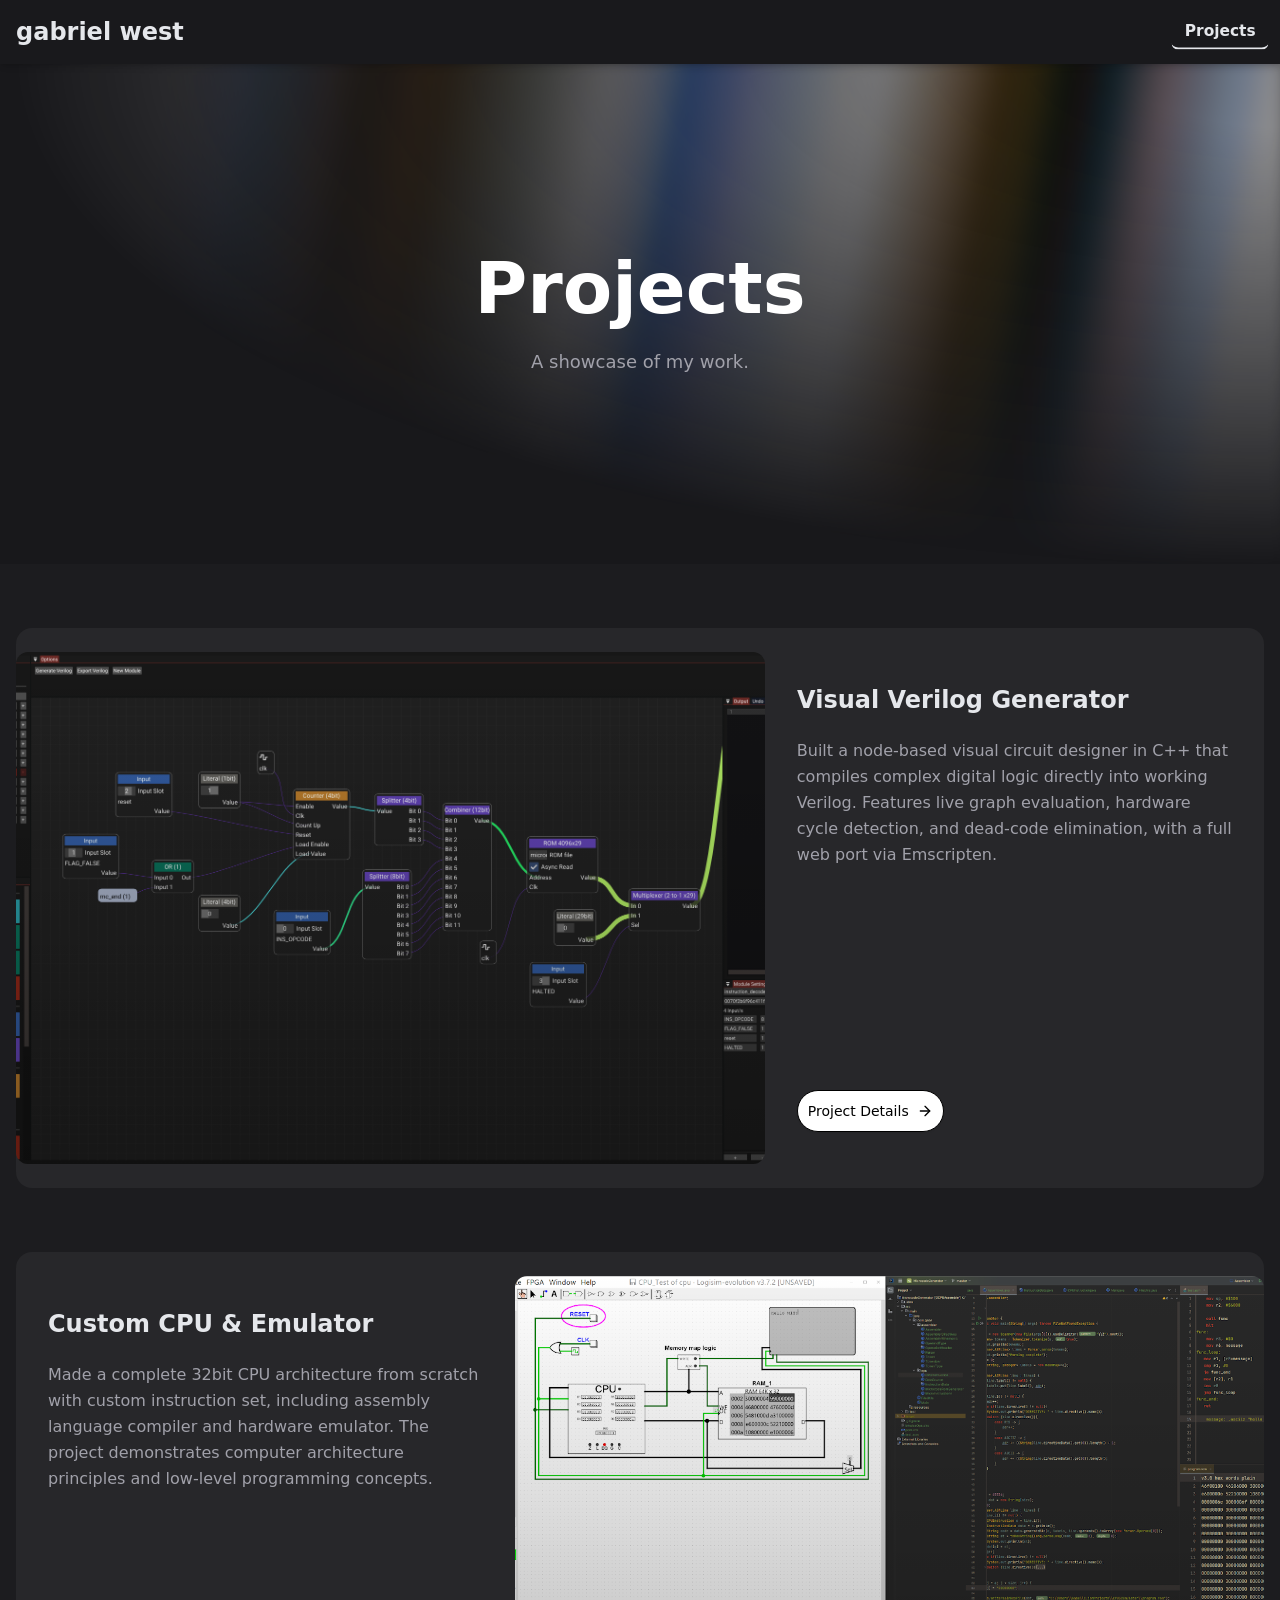
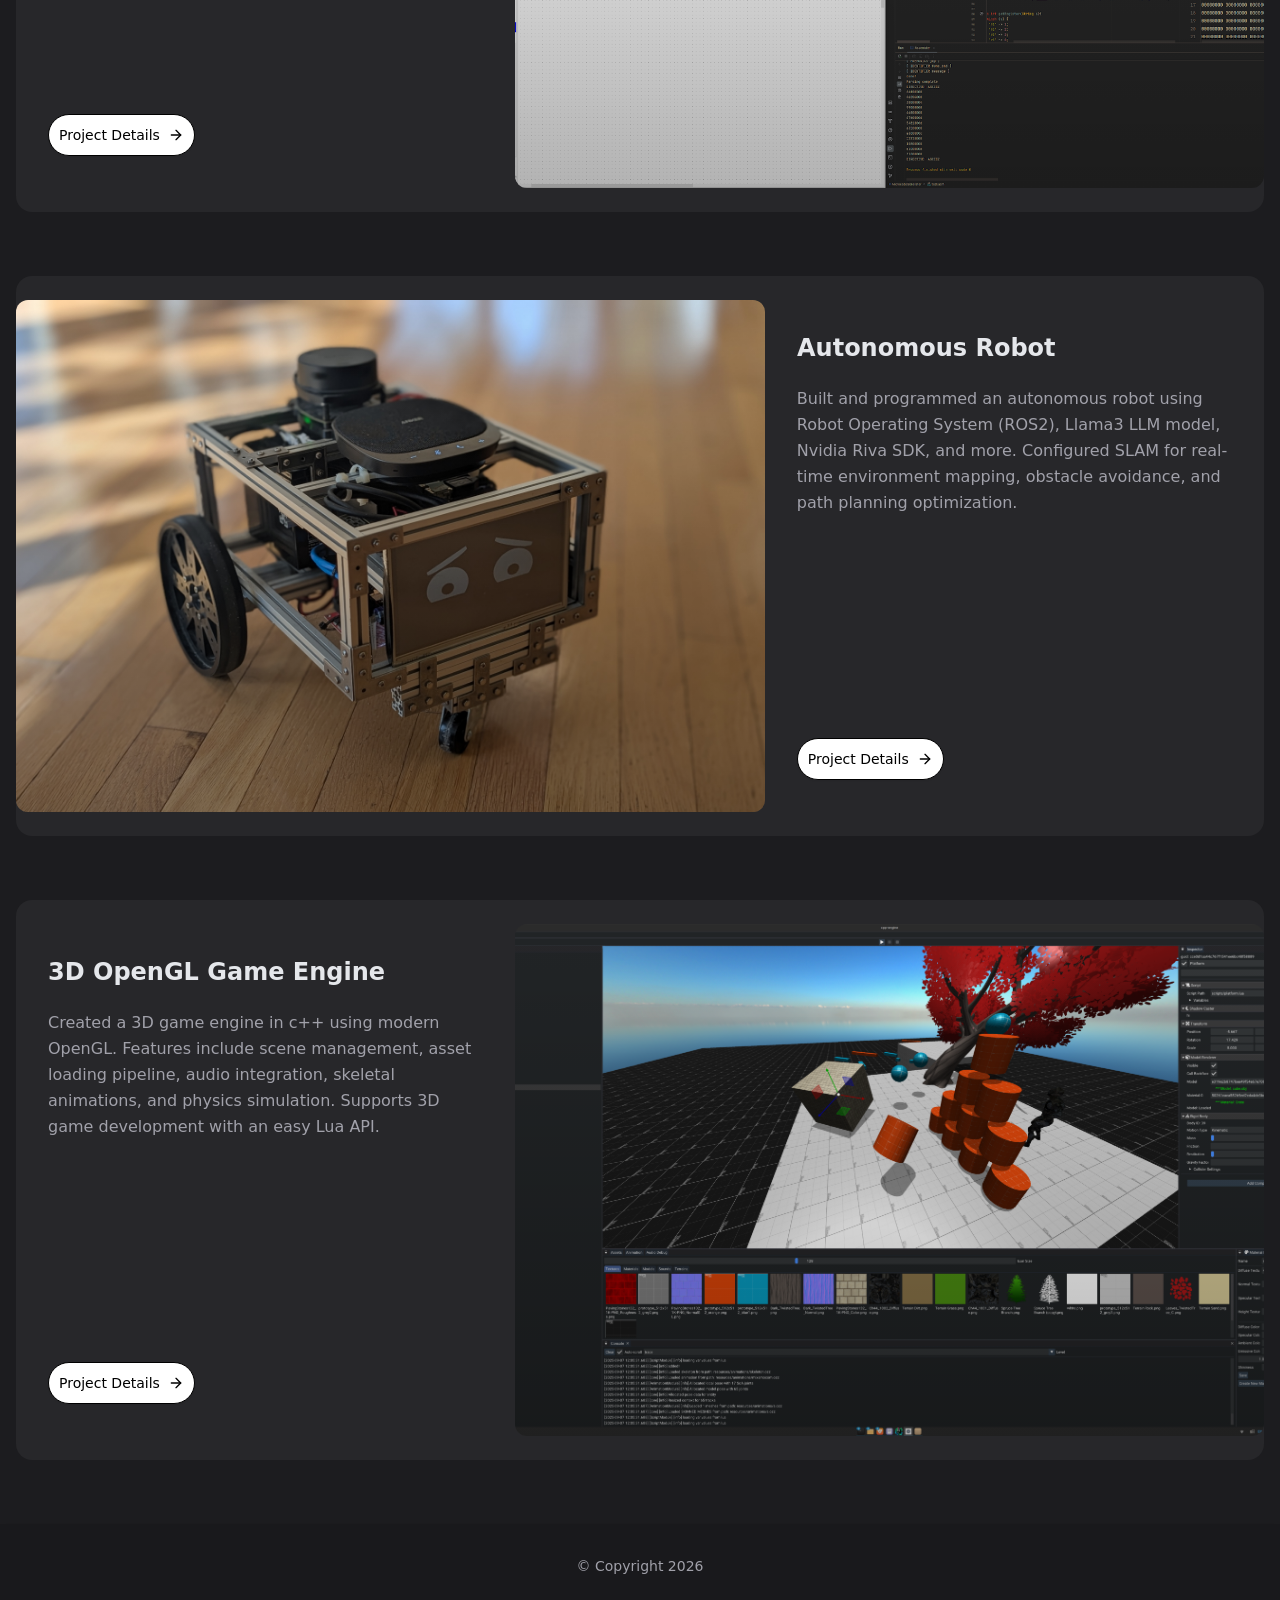
==== commit d8b74393: "add fpga-builder project" ====
--- a/index.html
+++ b/index.html
@@ -5,7 +5,7 @@
         <link rel="icon" type="image/png" href="/assets/favicon-ubXBm-Vr.png" />
     <meta name="viewport" content="width=device-width, initial-scale=1.0" />
     <title>Gabriel West | Projects</title>
-    <script type="module" crossorigin src="/assets/index-Yu-CyM5R.js"></script>
+    <script type="module" crossorigin src="/assets/index-CtHJXr9m.js"></script>
     <link rel="stylesheet" crossorigin href="/assets/index-Cy9NzRJz.css">
   </head>
   <body>
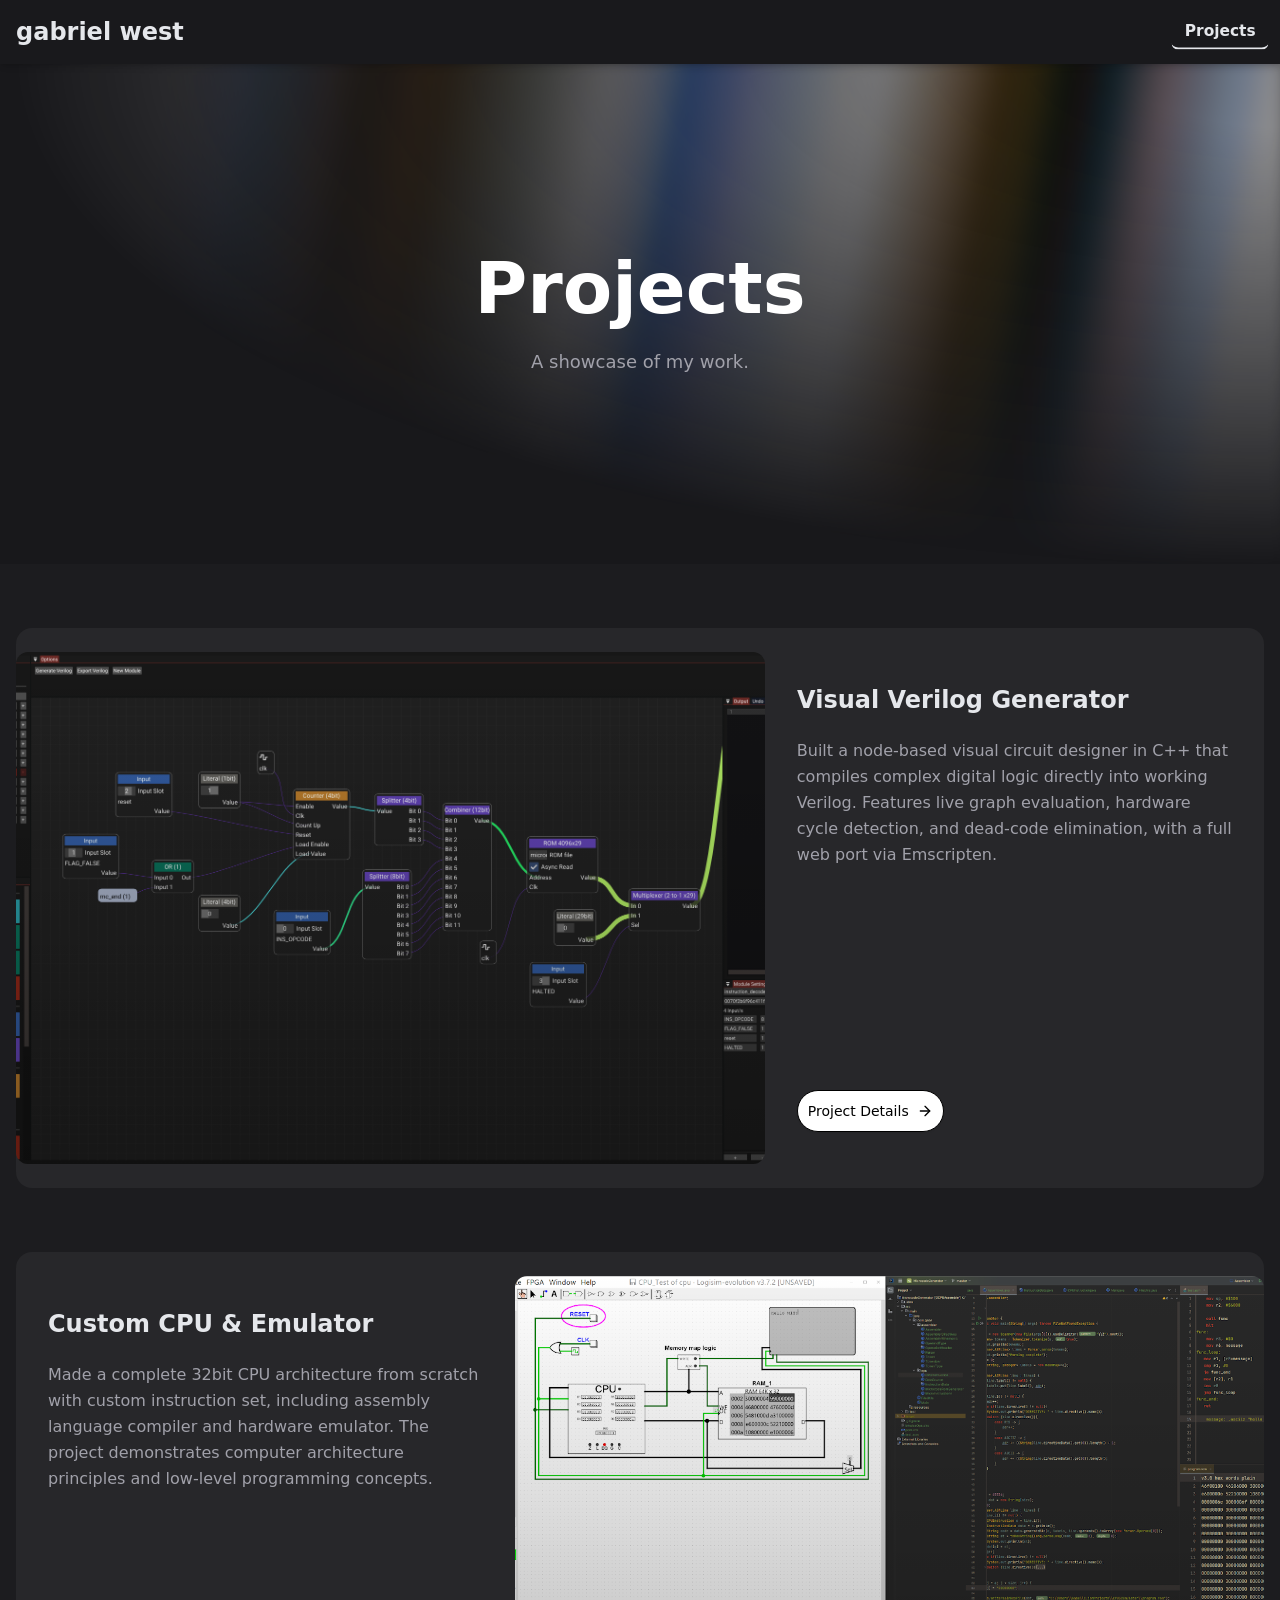
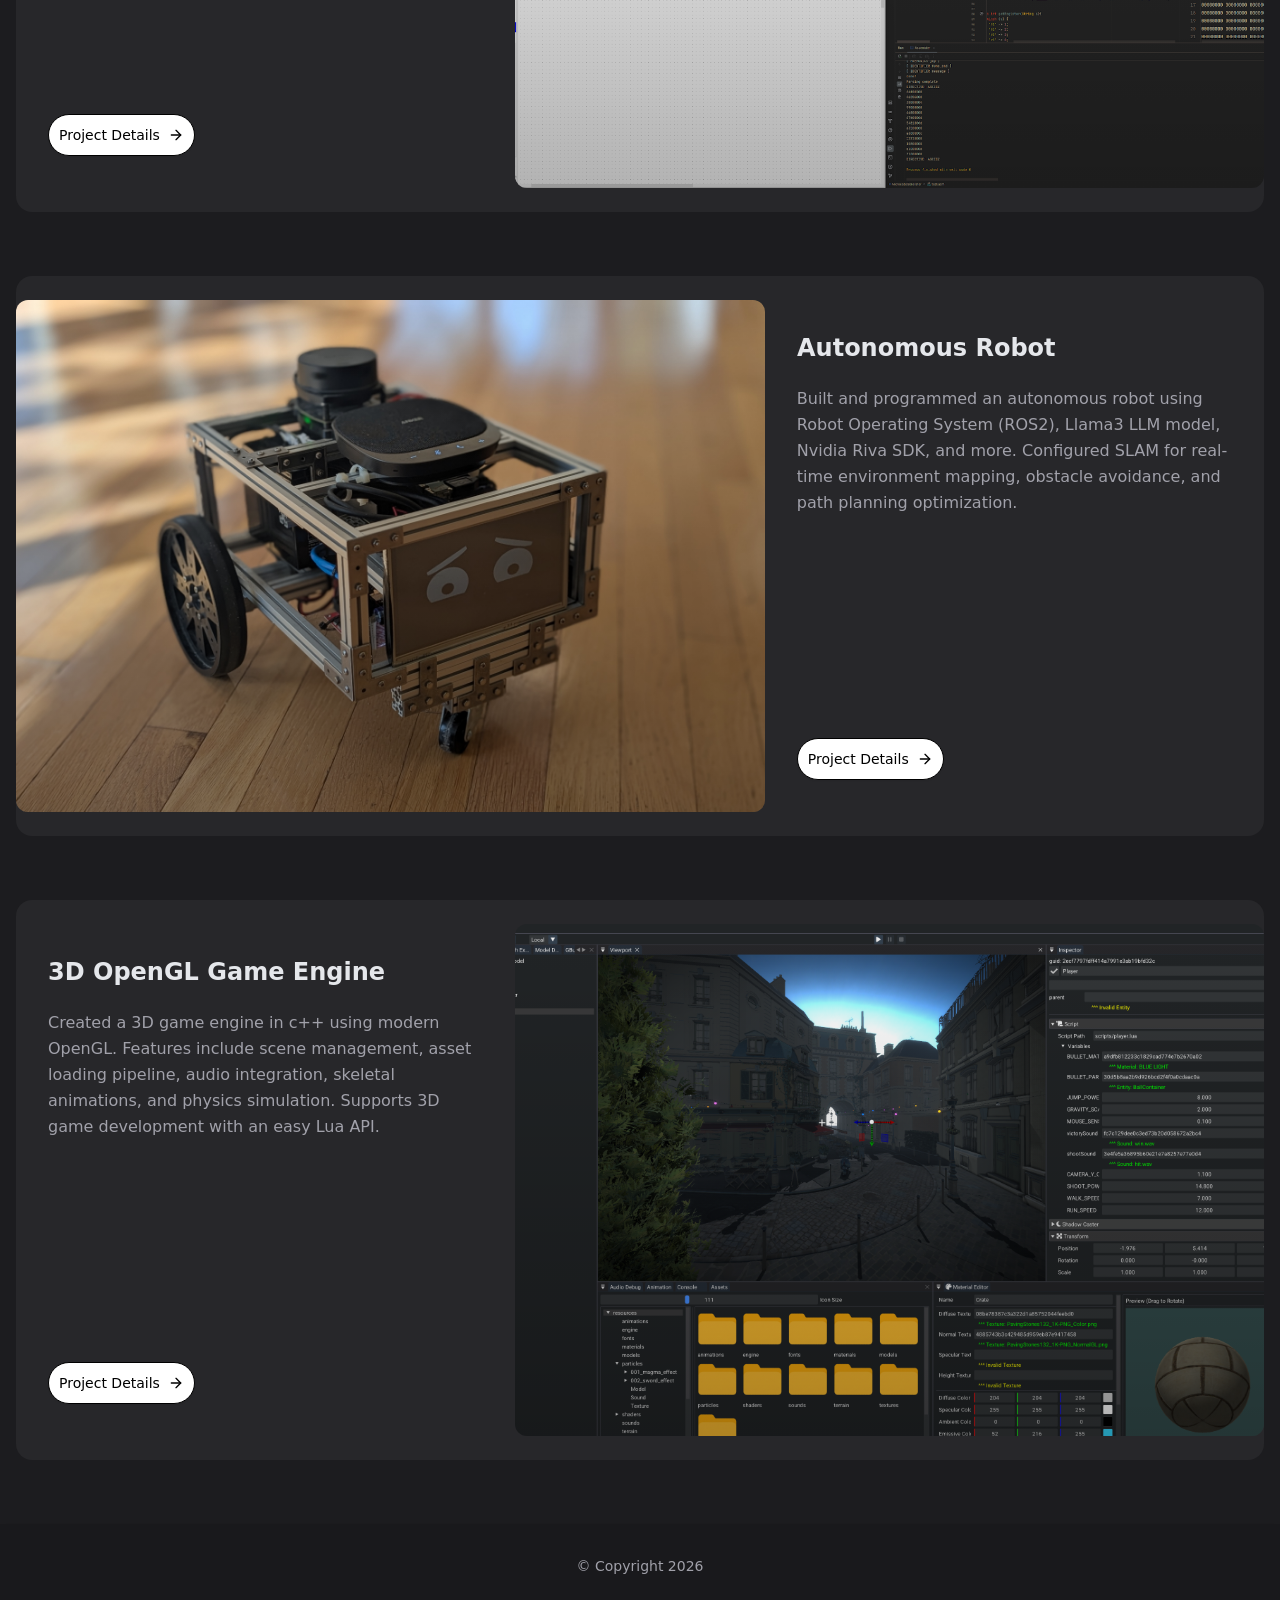
==== commit bc99bbff: "fix cutoff text" ====
--- a/index.html
+++ b/index.html
@@ -5,7 +5,7 @@
         <link rel="icon" type="image/png" href="/assets/favicon-ubXBm-Vr.png" />
     <meta name="viewport" content="width=device-width, initial-scale=1.0" />
     <title>Gabriel West | Projects</title>
-    <script type="module" crossorigin src="/assets/index-CtHJXr9m.js"></script>
+    <script type="module" crossorigin src="/assets/index-D4ZP1_Jd.js"></script>
     <link rel="stylesheet" crossorigin href="/assets/index-Cy9NzRJz.css">
   </head>
   <body>
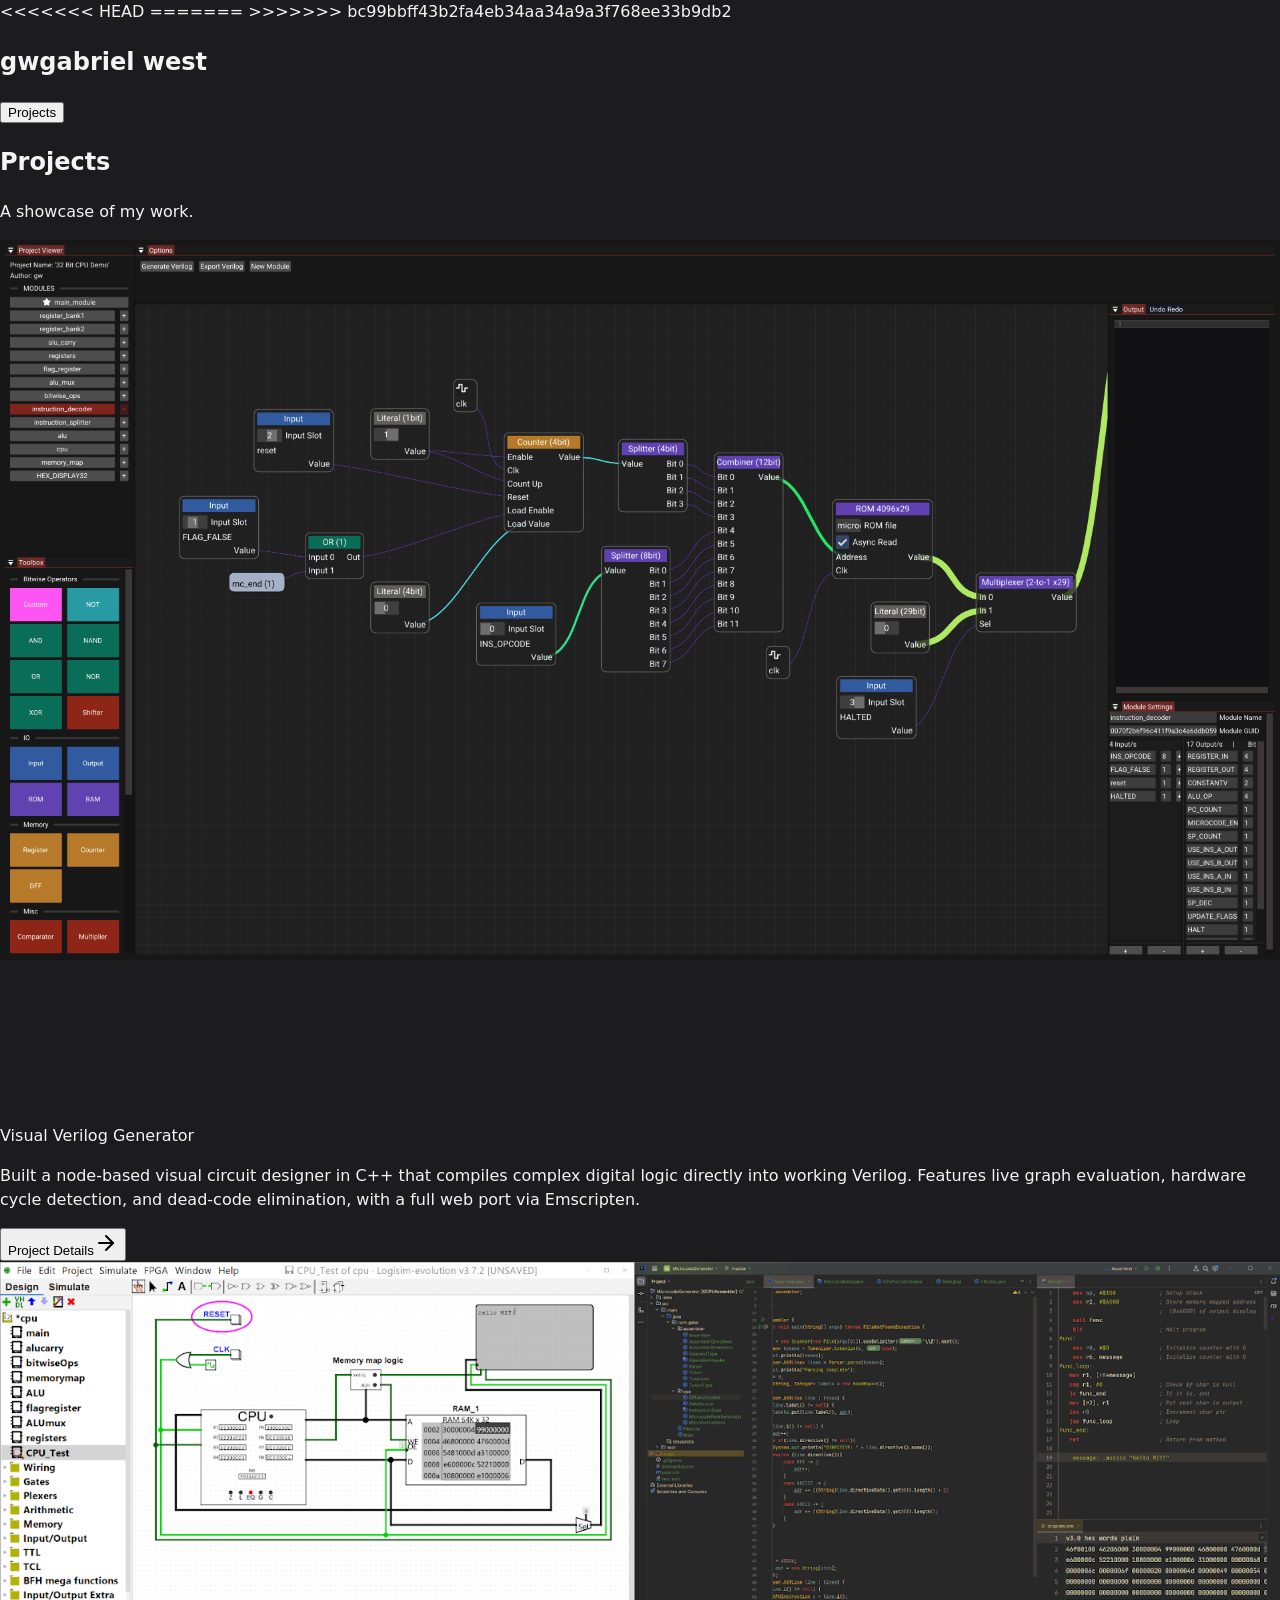
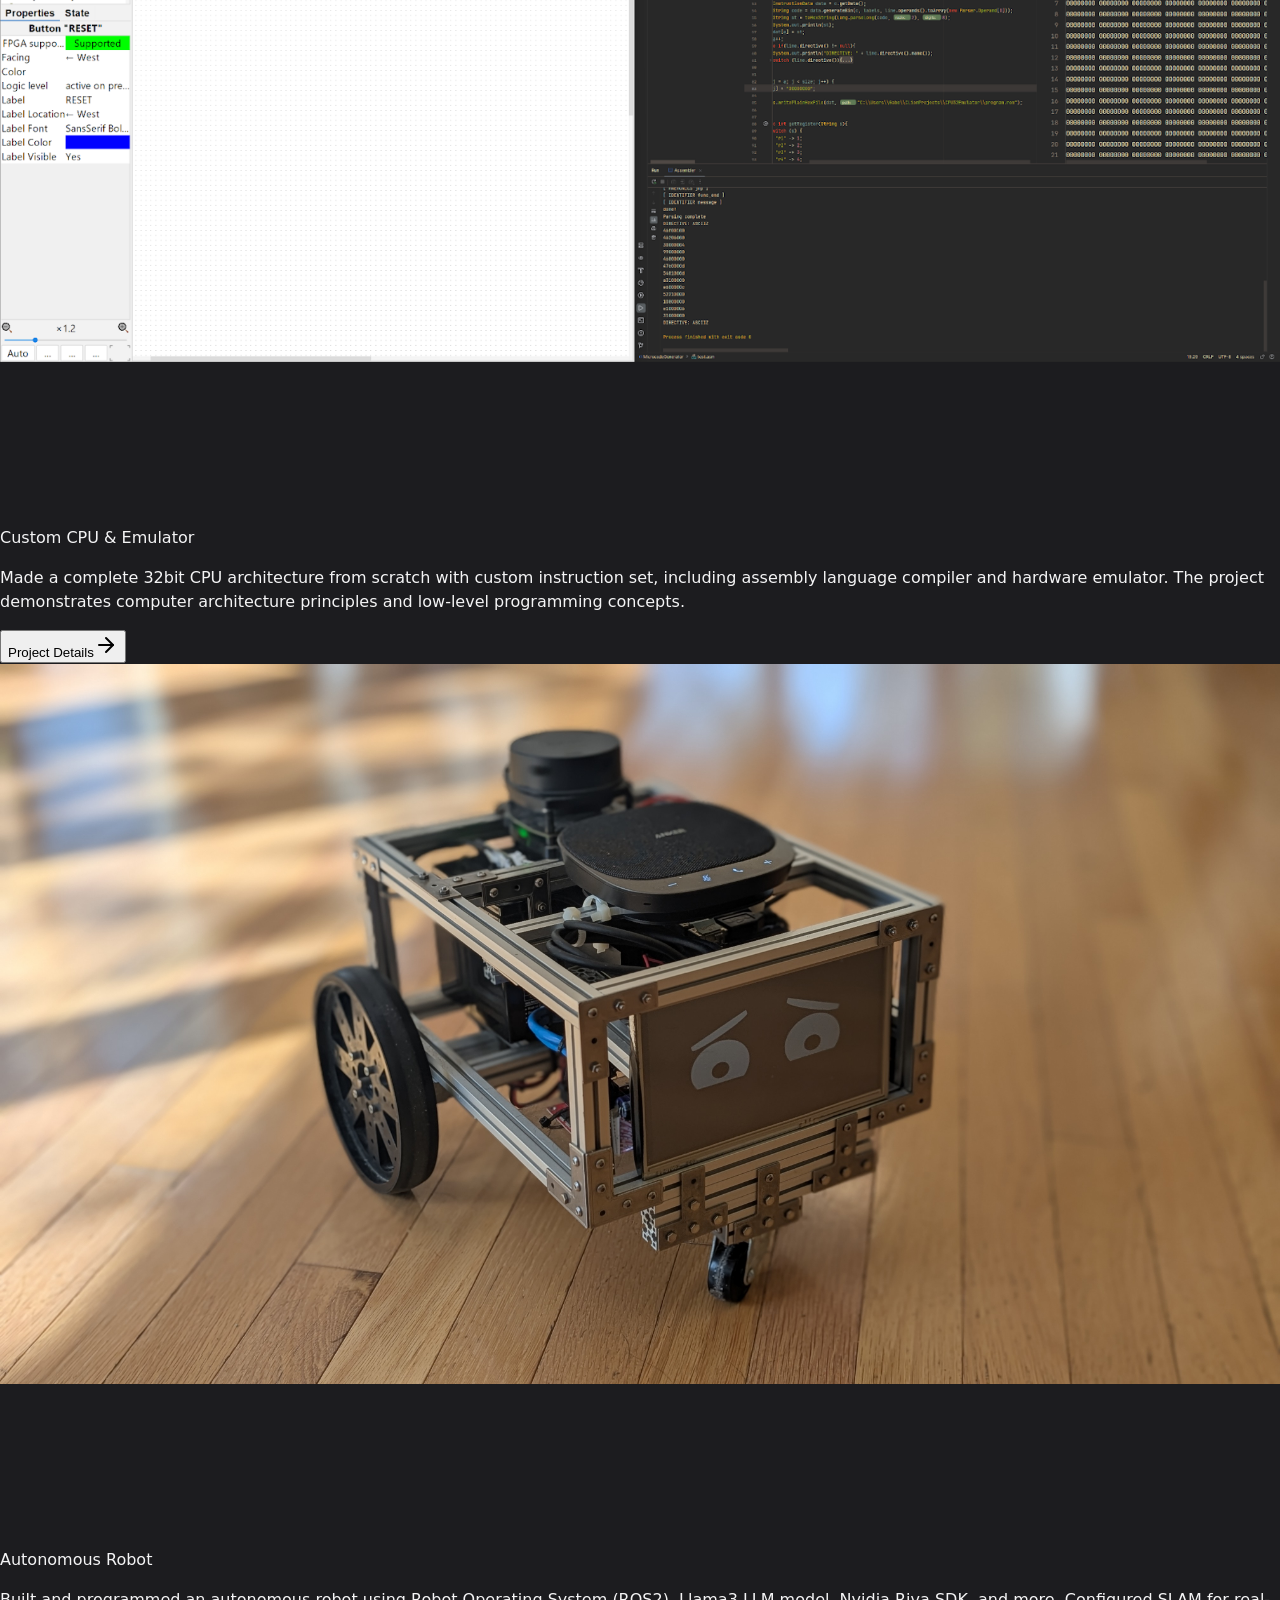
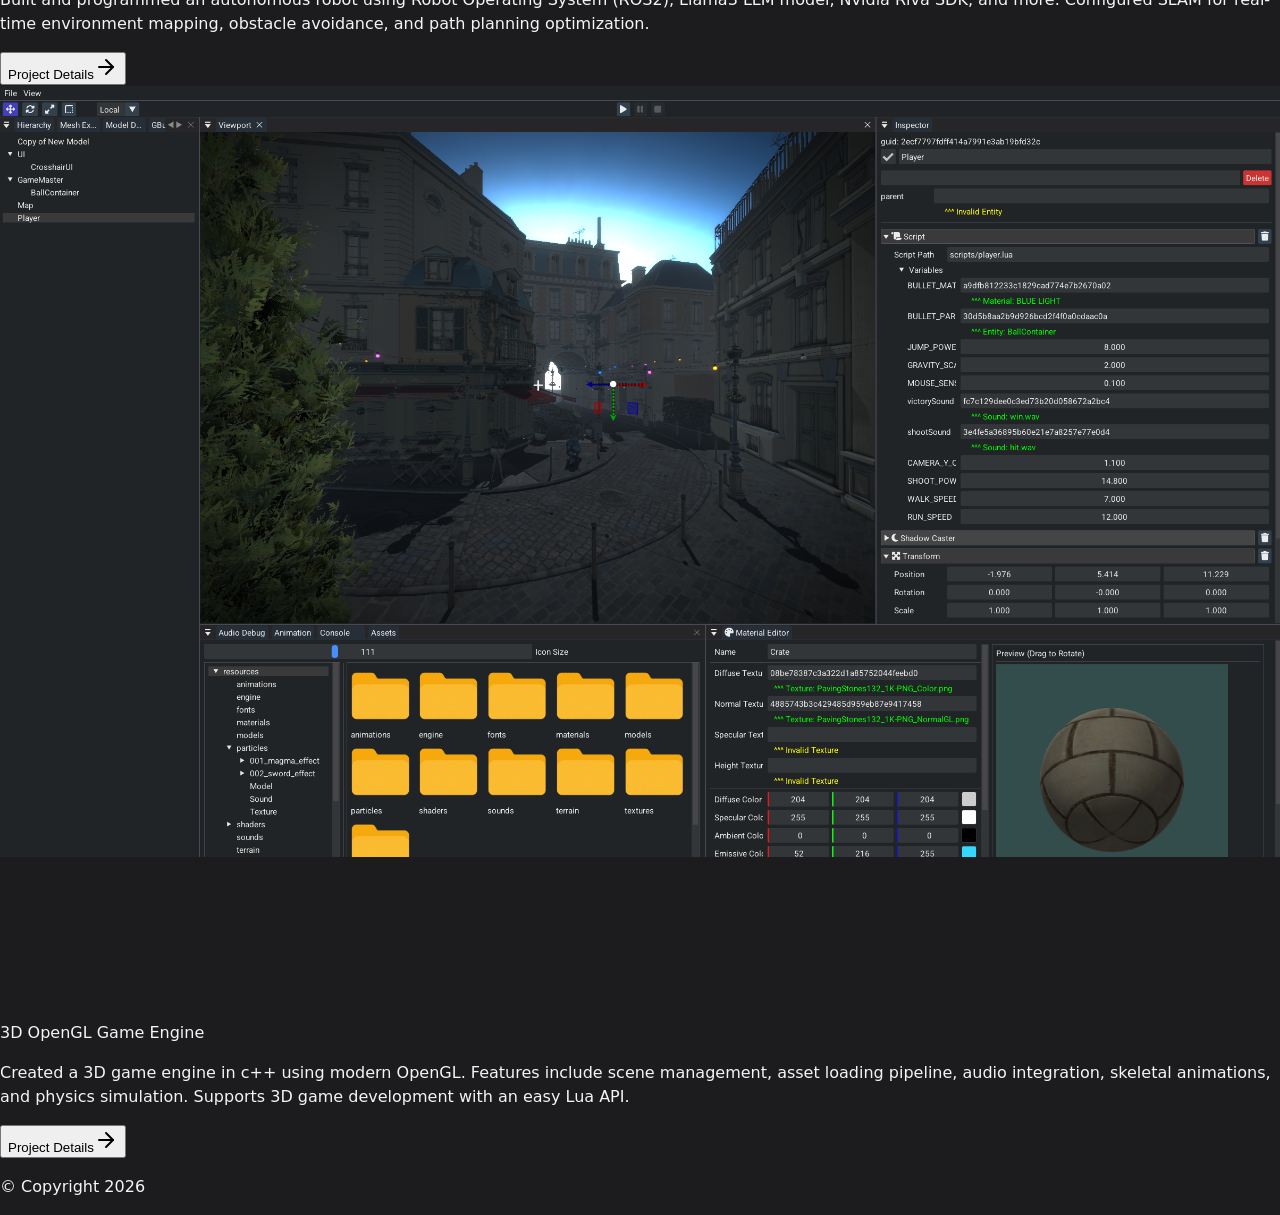
==== commit f109fedc: "???" ====
--- a/index.html
+++ b/index.html
@@ -2,13 +2,64 @@
 <html lang="en">
   <head>
     <meta charset="UTF-8" />
-        <link rel="icon" type="image/png" href="/assets/favicon-ubXBm-Vr.png" />
+    <link rel="icon" type="image/png" href="./favicon.png" />
     <meta name="viewport" content="width=device-width, initial-scale=1.0" />
+<<<<<<< HEAD
+    <title>Gabriel West | Computer Engineering</title>
+    <style>html.js #crawl-root { position: absolute; left: -10000px; width: 1px; height: 1px; overflow: hidden; }</style>
+    <script>document.documentElement.classList.add('js')</script>
+    <meta name="description" content="Gabriel West, Computer Engineering at the University of Illinois Urbana-Champaign. FPGA tooling, custom 32-bit CPU on Nexys A7, robotics, and a C++ engine. Seeking internships in computer architecture, FPGA, firmware, and high-performance systems software. gwest9@illinois.edu" />
+    <link rel="alternate" type="text/plain" href="./llms.txt" title="LLM-readable site summary" />
+    <link rel="alternate" type="text/plain" href="./llms-full.txt" title="Full project writeups as text" />
+    <script type="application/ld+json">
+    {
+      "@context": "https://schema.org",
+      "@type": "Person",
+      "name": "Gabriel West",
+      "url": "https://gabrielwest.dev",
+      "email": "mailto:gwest9@illinois.edu",
+      "affiliation": {
+        "@type": "CollegeOrUniversity",
+        "name": "University of Illinois Urbana-Champaign"
+      },
+      "sameAs": ["https://github.com/gw12343"],
+      "knowsAbout": ["FPGA", "computer architecture", "Verilog", "firmware", "robotics", "C++"]
+    }
+    </script>
+    <script type="module" crossorigin src="./assets/index-3aWrI9Lp.js"></script>
+    <link rel="stylesheet" crossorigin href="./assets/index-DPOHl9QD.css">
+=======
     <title>Gabriel West | Projects</title>
     <script type="module" crossorigin src="/assets/index-D4ZP1_Jd.js"></script>
     <link rel="stylesheet" crossorigin href="/assets/index-Cy9NzRJz.css">
+>>>>>>> bc99bbff43b2fa4eb34aa34a9a3f768ee33b9db2
   </head>
   <body>
-    <div id="root"></div>
+    <noscript>
+      <p>Gabriel West, Computer Engineering at the University of Illinois Urbana-Champaign. This site needs JavaScript for the visual layout.</p>
+      <p>Plain-text index for humans and language models: <a href="./llms.txt">llms.txt</a>. Full writeups: <a href="./llms-full.txt">llms-full.txt</a>.</p>
+      <ul>
+        <li><a href="./fpga.html">fpga-builder</a> (<a href="./fpga.md">md</a>)</li>
+        <li><a href="./cpu.html">32-bit CPU</a> (<a href="./cpu.md">md</a>)</li>
+        <li><a href="./engine.html">cpp-engine</a> (<a href="./engine.md">md</a>)</li>
+        <li><a href="./robot.html">ROS2 robot</a> (<a href="./robot.md">md</a>)</li>
+        <li><a href="mailto:gwest9@illinois.edu">gwest9@illinois.edu</a></li>
+        <li><a href="./Gabriel_West_Resume.pdf">Resume (PDF)</a></li>
+        <li><a href="https://github.com/gw12343">github.com/gw12343</a></li>
+      </ul>
+    </noscript>
+                                                                                                                                                                                                                                                                                                                                                                                                                                                                                                                                            <div id="crawl-root">
+<h1>Gabriel West</h1>
+<p>Computer Engineering, University of Illinois Urbana-Champaign (expected May 2029). Computer architecture, FPGA, firmware, and high-performance systems software. <a href="mailto:gwest9@illinois.edu">gwest9@illinois.edu</a> · <a href="https://github.com/gw12343">github.com/gw12343</a> · <a href="./llms.txt">llms.txt</a> · <a href="./llms-full.txt">llms-full.txt</a> · <a href="./Gabriel_West_Resume.pdf">Resume (PDF)</a></p>
+<p>Seeking internships in computer architecture, FPGA, firmware, and high-performance systems software.</p>
+<h2>Projects</h2><ol>
+<li><a href="./fpga.html">fpga-builder: Visual Verilog Generator</a> — C++ node-graph editor that compiles digital logic to synthesizable Verilog. Used to port a previously designed 32-bit CPU onto a Nexys A7 at 50 MHz with zero manual HDL edits. <a href="./fpga.md">markdown</a></li>
+<li><a href="./cpu.html">Custom 32-bit CPU and toolchain</a> — Original 32-bit ISA: Logisim CPU, Java two-pass assembler, cycle-accurate C emulator, then the same design on FPGA running Snake on a Nexys A7 over UART. <a href="./cpu.md">markdown</a></li>
+<li><a href="./engine.html">cpp-engine: 3D OpenGL game engine</a> — From-scratch C++ engine with an ImGui editor, Jolt physics, Ozz skeletal animation, Effekseer particles, OpenAL, and Lua via Sol3. <a href="./engine.md">markdown</a></li>
+<li><a href="./robot.html">Autonomous ROS2 robot</a> — Jetson Orin Nano robot with ROS2 Nav2, RPLiDAR SLAM, Llama 3 voice commands via NVIDIA Riva, and an expressive eye display. <a href="./robot.md">markdown</a></li>
+</ol>
+<h2>Recordings described in text</h2><p>Typical language-model crawlers cannot play MP4s. Each project page includes a prose description of what is on camera, written so a model that only reads HTML still sees the hardware evidence.</p>
+    </div>
+<div id="root"></div>
   </body>
 </html>
--- a/assets/index-DPOHl9QD.css
+++ b/assets/index-DPOHl9QD.css
@@ -0,0 +1 @@
+:root{--bg:#1c1c1f;--bg-nav:#19191c;--card:#242428;--text:#f4f4f5;--muted:#a1a1aa;--accent:#e4e4e7;--line:#ffffff14;--demo:#8fd4f5;--demo-ink:#0a0f16}*{box-sizing:border-box}html,body,#root{min-height:100%}body{background:var(--bg);color:var(--text);margin:0;font-family:ui-sans-serif,system-ui,-apple-system,Segoe UI,Roboto,Helvetica,Arial,sans-serif;line-height:1.5}a{color:inherit}img,video{max-width:100%}.site-header{z-index:40;-webkit-backdrop-filter:blur(12px);backdrop-filter:blur(12px);border-bottom:1px solid var(--line);background:#19191ce0;position:sticky;top:0}.header-inner,.footer-inner,.wrap{width:min(1120px,100% - 32px);margin:0 auto}.header-inner{justify-content:space-between;align-items:flex-start;gap:16px;padding:14px 0;display:flex}.brand{text-decoration:none}.brand-name{letter-spacing:-.02em;font-size:1.15rem;font-weight:700}.brand-tag{color:var(--muted);max-width:420px;margin-top:2px;font-size:.85rem;display:block}.header-links{flex-wrap:wrap;align-items:center;gap:10px;display:flex}.header-links a{border:1px solid var(--line);border-radius:999px;padding:8px 14px;font-size:.9rem;font-weight:600;text-decoration:none}.header-links a:hover{background:#ffffff0f}.header-links .primary{color:#111;background:#fff;border-color:#fff}.hero{padding:72px 0 40px;position:relative;overflow:hidden}.hero:before{content:"";filter:blur(8px);pointer-events:none;background:radial-gradient(at 50% 0,#60a5fa47,#0000 60%),radial-gradient(at 20% 40%,#a78bfa2e,#0000 50%),radial-gradient(at 80% 30%,#f871711f,#0000 50%);height:280px;position:absolute;inset:-20% -10% auto}.hero h1{letter-spacing:-.04em;margin:0 0 12px;font-size:clamp(2.2rem,6vw,4.2rem);position:relative}.hero p{color:var(--muted);max-width:40rem;margin:0;font-size:1.1rem;position:relative}.cards{flex-direction:column;gap:56px;padding:24px 0 96px;display:flex}.card{background:var(--card);color:inherit;border:1px solid var(--line);border-radius:20px;grid-template-columns:1.4fr .9fr;gap:0;text-decoration:none;display:grid;overflow:hidden}.card.reverse{grid-template-columns:.9fr 1.4fr}.card.reverse .media{order:2}.card-body{flex-direction:column;justify-content:space-between;gap:24px;padding:32px;display:flex}.card h2{margin:0 0 10px;font-size:1.6rem}.card p{color:var(--muted);margin:0}.media{background:#111;min-height:280px;position:relative}.media img,.media video{object-fit:cover;width:100%;height:100%;transition:opacity .4s;position:absolute;inset:0}.media video{opacity:0;visibility:hidden}.media.is-playing video{opacity:1;visibility:visible}.media.is-playing img{opacity:0}.actions{flex-wrap:wrap;gap:10px;display:flex}.btn{border:1px solid #0000;border-radius:999px;align-items:center;gap:6px;padding:10px 18px;font-size:.9rem;font-weight:700;text-decoration:none;display:inline-flex}.btn-light{color:#111;background:#fff}.btn-demo{background:var(--demo);color:var(--demo-ink)}.btn-ghost{border-color:var(--line)}.page-bar{z-index:50;-webkit-backdrop-filter:blur(12px);backdrop-filter:blur(12px);border-bottom:1px solid var(--line);background:#1c1c1ff0;position:sticky;top:0}.page-bar-inner{justify-content:space-between;align-items:center;gap:12px;width:min(800px,100% - 32px);margin:0 auto;padding:14px 0;display:flex}.article{width:min(800px,100% - 32px);margin:0 auto;padding:32px 0 80px}.article h1{margin:0 0 16px;font-size:2rem}.article h2{margin:2rem 0 .6rem;font-size:1.45rem}.article h3{margin:1.4rem 0 .4rem;font-size:1.15rem}.article p,.article li{color:#d4d4d4}.article a{color:#60a5fa}.article video,.article img{border-radius:12px;margin:12px 0;display:block}.article pre,.article code{font-family:ui-monospace,SFMono-Regular,Menlo,Monaco,Consolas,monospace;font-size:.85rem}.article code{color:#111;background:#e5e7eb;border-radius:4px;padding:.12em .35em}.article pre,.article pre.md-code-plain{color:#111;white-space:pre;background:#e5e7eb;border-radius:12px;padding:16px;line-height:1.45;overflow-x:auto}.article pre code{color:inherit;background:0 0;padding:0}.article .isa-scroll{max-width:100%;margin:12px 0;overflow-x:auto}.article table{border-collapse:collapse;table-layout:auto;width:max-content;max-width:none;font-size:.62rem}.article th,.article td{border:1px solid var(--line);white-space:nowrap;text-align:center;vertical-align:middle;padding:4px 6px;line-height:1.15;overflow:visible}.site-footer{border-top:1px solid var(--line);color:var(--muted);padding:28px 0;font-size:.85rem}.footer-inner{flex-wrap:wrap;justify-content:space-between;gap:12px;display:flex}.site-footer a{color:var(--text);font-weight:600;text-decoration:none}@media (width<=800px){.card,.card.reverse{grid-template-columns:1fr}.card.reverse .media{order:0}.media{min-height:220px}.header-inner{flex-direction:column}}@media (prefers-reduced-motion:reduce){.media video{display:none}.media img{opacity:1!important}}.llm-only{width:1px;height:1px;position:absolute;left:-10000px;overflow:hidden}.md-code{margin:12px 0;position:relative}.article .md-code-plain,.md-code-plain{color:#111;white-space:pre;background:#e5e7eb;border-radius:12px;padding:16px;font-family:ui-monospace,SFMono-Regular,Menlo,Monaco,Consolas,monospace;font-size:.85rem;line-height:1.45;overflow-x:auto}.md-code-plain code{color:inherit;background:0 0;padding:0}.md-code-hl{overflow-x:auto;border-radius:12px!important;margin:0!important;font-size:.85rem!important}.md-copy{color:#fff;cursor:pointer;background:#374151;border:0;border-radius:4px;align-items:center;gap:4px;padding:4px 8px;font-size:.8rem;display:inline-flex;position:absolute;top:8px;right:8px}.md-copy:hover{background:#4b5563}.article table,.article th,.article td{border:1px solid #fff}.article .isa-th{color:#111;background:#f3f4f6;font-weight:700}.article .isa-empty{color:#fff}.article .isa-op{color:#111}.article .isa-arith{background:#bbf7d0}.article .isa-logic{background:#bfdbfe}.article .isa-mov{background:#fef08a}.article .isa-jmp{background:#e9d5ff}.article .isa-stack{background:#fbcfe8}.article .isa-sys{background:#fecaca}.article .cut-suggest,.article .cut-suggest *{text-decoration:line-through;color:#ff1f1f!important}.article .add-suggest,.article .add-suggest *{color:#3b82f6!important}.article .panel{flex-wrap:wrap;align-items:flex-start;gap:20px;margin-bottom:40px;display:flex}.article .panel .text{flex:1}.article .panel>img{border-radius:8px;width:300px;max-width:100%;height:auto}@media (width<=768px){.article .panel{text-align:center;flex-direction:column;align-items:center}.article .panel .text{order:1;width:100%}.article .panel>img{order:2;width:100%;max-width:400px;margin-top:12px}}.article sup a{color:#60a5fa;font-size:.7em}.article .footnotes{border-top:1px solid var(--line);color:var(--muted);margin-top:2.5rem;padding-top:1rem;font-size:.85rem}.article .footnotes ol{padding-left:1.25rem}.article .footnotes li{color:var(--muted)}.sr-only{clip:rect(0, 0, 0, 0);white-space:nowrap;border:0;width:1px;height:1px;margin:-1px;padding:0;position:absolute;overflow:hidden}.article .footnotes,.article .footnotes li{scroll-margin-top:72px}
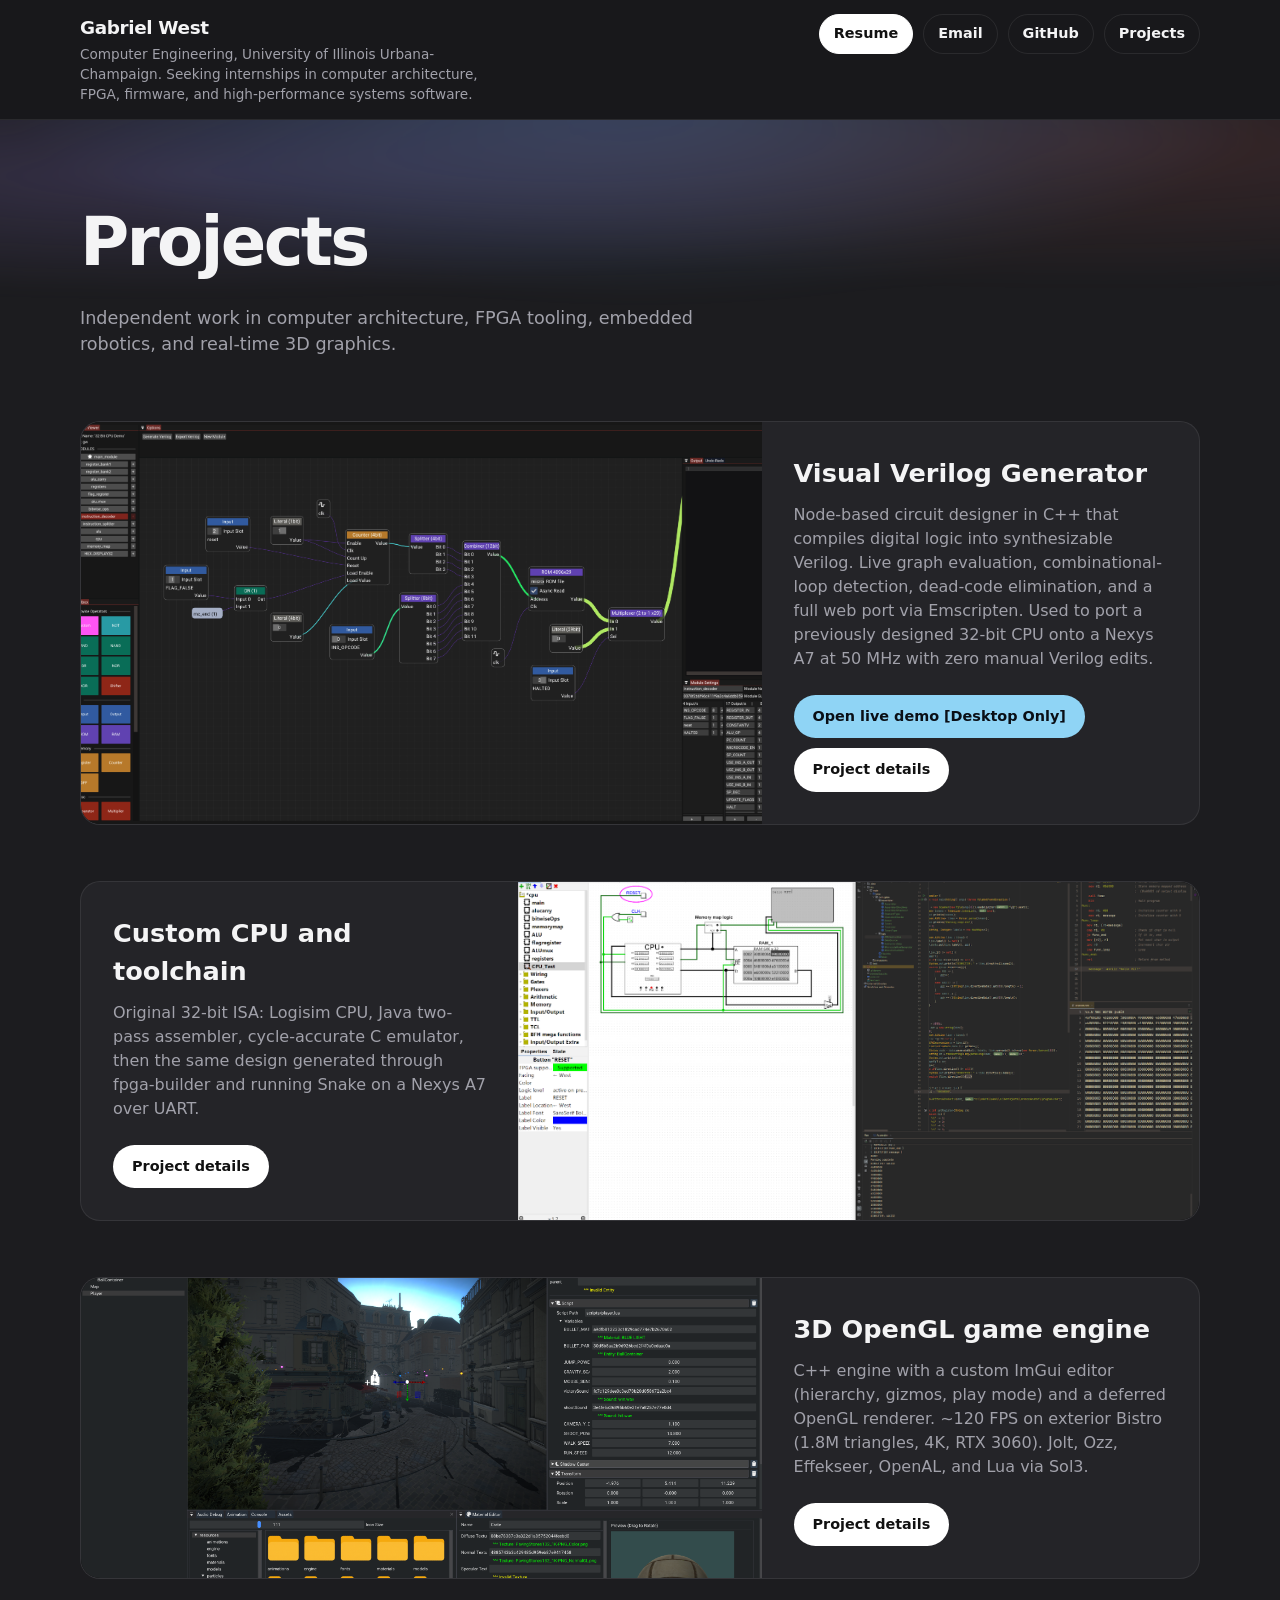
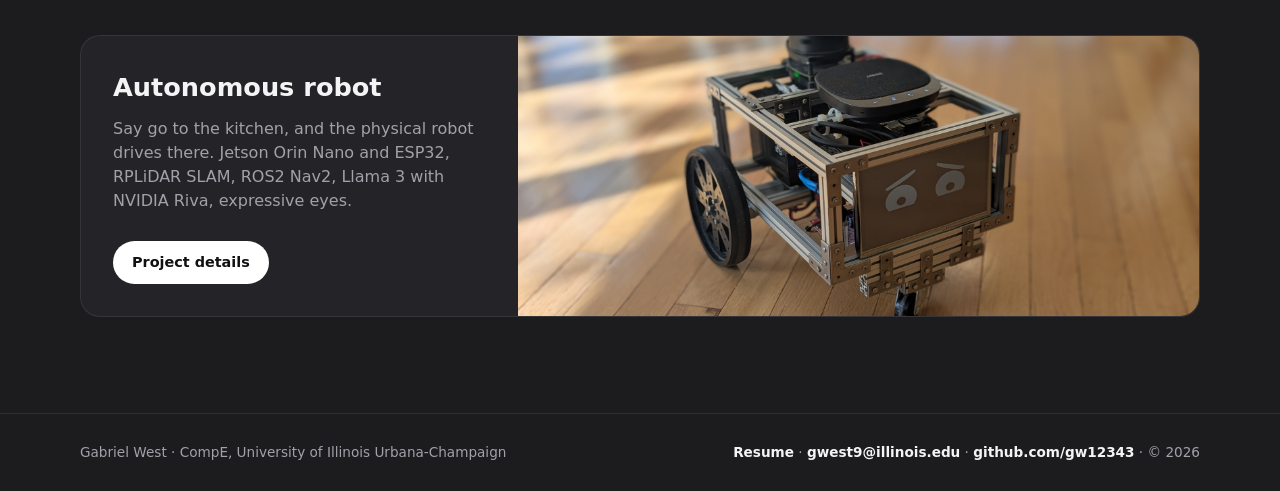
==== commit 5b3b8eb2: "fix merge" ====
--- a/index.html
+++ b/index.html
@@ -4,7 +4,6 @@
     <meta charset="UTF-8" />
     <link rel="icon" type="image/png" href="./favicon.png" />
     <meta name="viewport" content="width=device-width, initial-scale=1.0" />
-<<<<<<< HEAD
     <title>Gabriel West | Computer Engineering</title>
     <style>html.js #crawl-root { position: absolute; left: -10000px; width: 1px; height: 1px; overflow: hidden; }</style>
     <script>document.documentElement.classList.add('js')</script>
@@ -28,11 +27,6 @@
     </script>
     <script type="module" crossorigin src="./assets/index-3aWrI9Lp.js"></script>
     <link rel="stylesheet" crossorigin href="./assets/index-DPOHl9QD.css">
-=======
-    <title>Gabriel West | Projects</title>
-    <script type="module" crossorigin src="/assets/index-D4ZP1_Jd.js"></script>
-    <link rel="stylesheet" crossorigin href="/assets/index-Cy9NzRJz.css">
->>>>>>> bc99bbff43b2fa4eb34aa34a9a3f768ee33b9db2
   </head>
   <body>
     <noscript>
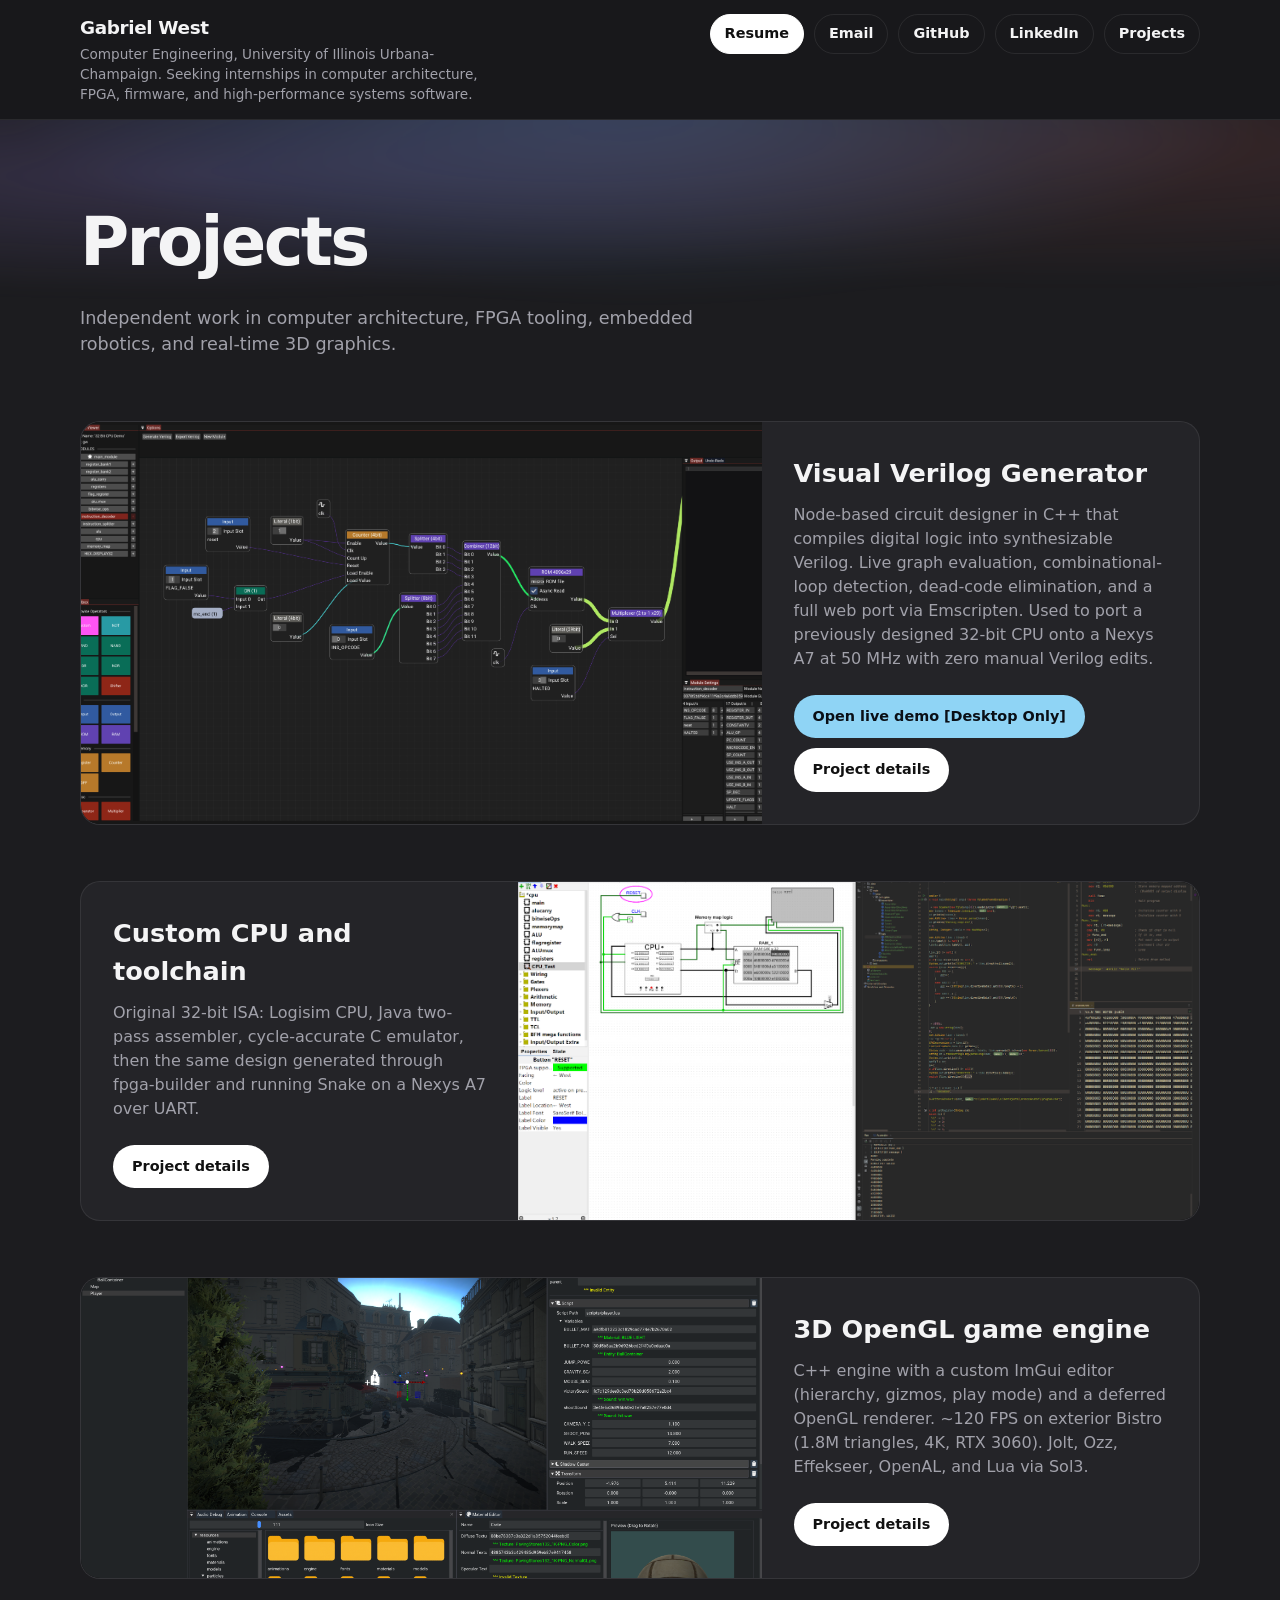
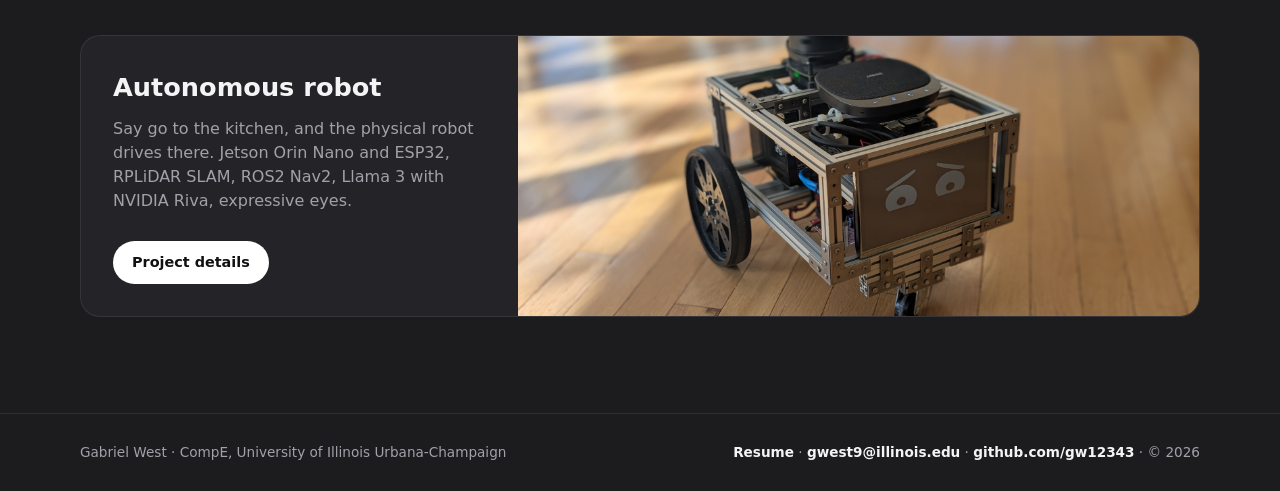
==== commit bdc3f880: "add linkedin" ====
--- a/index.html
+++ b/index.html
@@ -25,7 +25,7 @@
       "knowsAbout": ["FPGA", "computer architecture", "Verilog", "firmware", "robotics", "C++"]
     }
     </script>
-    <script type="module" crossorigin src="./assets/index-3aWrI9Lp.js"></script>
+    <script type="module" crossorigin src="./assets/index-Cge8TWMr.js"></script>
     <link rel="stylesheet" crossorigin href="./assets/index-DPOHl9QD.css">
   </head>
   <body>
@@ -42,7 +42,7 @@
         <li><a href="https://github.com/gw12343">github.com/gw12343</a></li>
       </ul>
     </noscript>
-                                                                                                                                                                                                                                                                                                                                                                                                                                                                                                                                            <div id="crawl-root">
+                                                                                                                                                                                                                                                                                                                                                                                                                                                                                                                                                    <div id="crawl-root">
 <h1>Gabriel West</h1>
 <p>Computer Engineering, University of Illinois Urbana-Champaign (expected May 2029). Computer architecture, FPGA, firmware, and high-performance systems software. <a href="mailto:gwest9@illinois.edu">gwest9@illinois.edu</a> · <a href="https://github.com/gw12343">github.com/gw12343</a> · <a href="./llms.txt">llms.txt</a> · <a href="./llms-full.txt">llms-full.txt</a> · <a href="./Gabriel_West_Resume.pdf">Resume (PDF)</a></p>
 <p>Seeking internships in computer architecture, FPGA, firmware, and high-performance systems software.</p>
